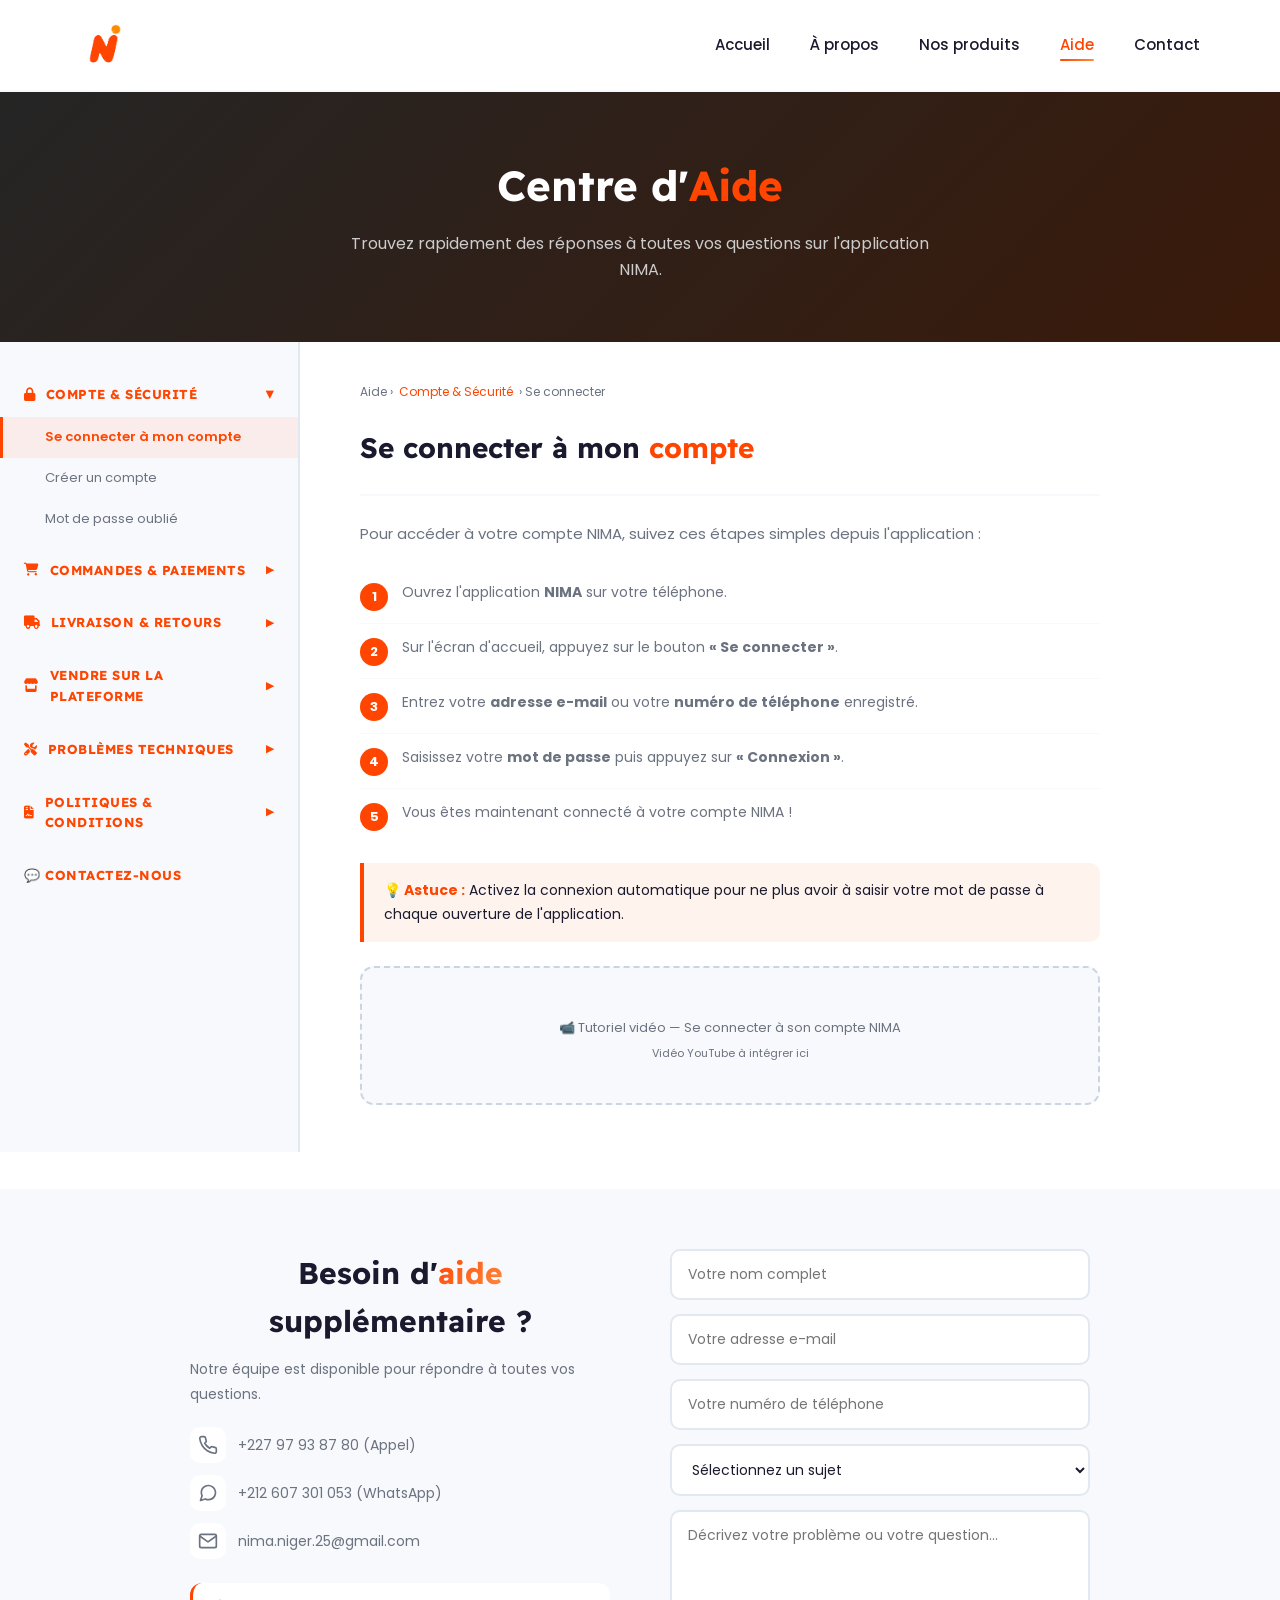
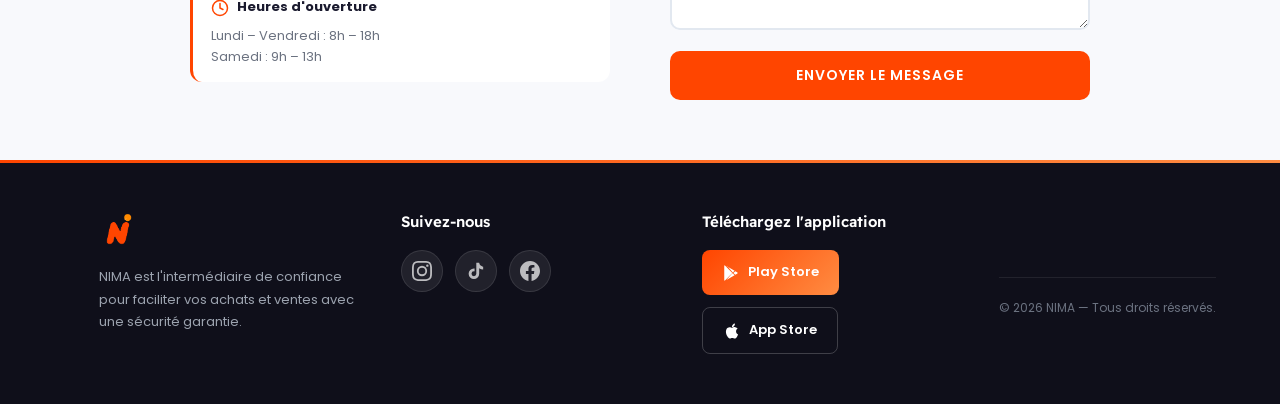
==== aide.html @ b0ebf0d9 "Mise à jour formulaire, icônes Font Awesome et corrections" ====
<!DOCTYPE html>
<html lang="fr">

<head>
    <meta charset="UTF-8">
    <meta name="viewport" content="width=device-width, initial-scale=1.0">
    <title>NIMA — Centre d'aide | Support & FAQ</title>
    <meta name="description"
        content="Trouvez rapidement des réponses à vos questions sur NIMA. Compte, commandes, paiements, livraison, retours et support technique.">
    <link rel="preconnect" href="https://fonts.googleapis.com">
    <link rel="preconnect" href="https://fonts.gstatic.com" crossorigin>
    <link
        href="https://fonts.googleapis.com/css2?family=Readex+Pro:wght@300;400;600;700&family=Poppins:wght@400;500;600;700&display=swap"
        rel="stylesheet">
    <link href="nima.css" rel="stylesheet">
    <link href="aide.css" rel="stylesheet">
    <link rel="icon" type="image/png" href="nima_logo_png_orange.png">
    <link rel="stylesheet" href="https://cdnjs.cloudflare.com/ajax/libs/font-awesome/6.5.0/css/all.min.css">
</head>

<body>

    <!-- OVERLAY MOBILE -->
    <div class="nav-overlay" id="navOverlay"></div>

    <!-- HEADER -->
    <header id="mainHeader">
        <a href="index.html" class="logo-link">
            <img class="logo" src="nima_logo_png_orange.png" alt="NIMA Logo">
        </a>
        <button class="hamburger" id="hamburger" aria-label="Menu">
            <span></span>
            <span></span>
            <span></span>
        </button>
        <nav id="mainNav">
            <ul>
                <li><a href="index.html">Accueil</a></li>
                <li><a href="apropos.html">À propos</a></li>
                <li><a href="produits.html">Nos produits</a></li>
                <li><a href="aide.html" class="active">Aide</a></li>
                <li><a href="#contact">Contact</a></li>
            </ul>
        </nav>
    </header>

    <!-- HERO -->
    <section class="aide-hero">
        <h1>Centre d'<span>Aide</span></h1>
        <p>Trouvez rapidement des réponses à toutes vos questions sur l'application NIMA.</p>
    </section>

    <!-- LAYOUT -->
    <div class="aide-layout">

        <!-- SIDEBAR -->
        <aside class="aide-sidebar">

           <div class="sidebar-section">
    <div class="sidebar-category open" onclick="toggleCategory(this)">
        <i class="fa-solid fa-lock"></i> Compte & Sécurité
        <span class="arrow">▶</span>
    </div>
    <div class="sidebar-items open">
        <a class="sidebar-item active" onclick="showSection('se-connecter', this)">Se connecter à mon compte</a>
        <a class="sidebar-item" onclick="showSection('creer-compte', this)">Créer un compte</a>
        <a class="sidebar-item" onclick="showSection('mot-de-passe', this)">Mot de passe oublié</a>
    </div>
</div>

<div class="sidebar-section">
    <div class="sidebar-category" onclick="toggleCategory(this)">
        <i class="fa-solid fa-cart-shopping"></i> Commandes & Paiements
        <span class="arrow">▶</span>
    </div>
    <div class="sidebar-items">
        <a class="sidebar-item" onclick="showSection('passer-commande', this)">Comment passer une commande ?</a>
        <a class="sidebar-item" onclick="showSection('annuler-commande', this)">Puis-je annuler une commande ?</a>
        <a class="sidebar-item" onclick="showSection('paiement-refuse', this)">Pourquoi mon paiement est refusé ?</a>
    </div>
</div>

<div class="sidebar-section">
    <div class="sidebar-category" onclick="toggleCategory(this)">
        <i class="fa-solid fa-truck"></i> Livraison & Retours
        <span class="arrow">▶</span>
    </div>
    <div class="sidebar-items">
        <a class="sidebar-item" onclick="showSection('delai-livraison', this)">Délai de livraison</a>
        <a class="sidebar-item" onclick="showSection('frais-livraison', this)">Frais de livraison</a>
        <a class="sidebar-item" onclick="showSection('retour-produit', this)">Échange ou retour de produit</a>
    </div>
</div>

<div class="sidebar-section">
    <div class="sidebar-category" onclick="toggleCategory(this)">
        <i class="fa-solid fa-store"></i> Vendre sur la Plateforme
        <span class="arrow">▶</span>
    </div>
    <div class="sidebar-items">
        <a class="sidebar-item" onclick="showSection('devenir-vendeur', this)">Devenir vendeur</a>
    </div>
</div>

<div class="sidebar-section">
    <div class="sidebar-category" onclick="toggleCategory(this)">
        <i class="fa-solid fa-screwdriver-wrench"></i> Problèmes Techniques
        <span class="arrow">▶</span>
    </div>
    <div class="sidebar-items">
        <a class="sidebar-item" onclick="showSection('app-bloque', this)">L'application se bloque</a>
    </div>
</div>

<div class="sidebar-section">
    <div class="sidebar-category" onclick="toggleCategory(this)">
        <i class="fa-solid fa-file-contract"></i> Politiques & Conditions
        <span class="arrow">▶</span>
    </div>
    <div class="sidebar-items">
        <a class="sidebar-item" onclick="showSection('confidentialite', this)">Politique de confidentialité</a>
        <a class="sidebar-item" onclick="showSection('politique-retour', this)">Politique de retour</a>
        <a class="sidebar-item" onclick="showSection('conditions', this)">Conditions d'utilisation</a>
    </div>
</div>

            <div class="sidebar-section">
                <div class="sidebar-category" style="color: var(--primary);" onclick="scrollToContact()">
                    💬 Contactez-nous
                </div>
            </div>

        </aside>

        <!-- CONTENU -->
        <main class="aide-content">

            <!-- SE CONNECTER -->
            <div id="se-connecter" class="content-section active">
                <p class="content-breadcrumb">Aide › <span>Compte & Sécurité</span> › Se connecter</p>
                <h2>Se connecter à mon <span>compte</span></h2>
                <div class="content-divider"></div>
                <p class="content-text">Pour accéder à votre compte NIMA, suivez ces étapes simples depuis l'application
                    :</p>
                <ul class="content-steps">
                    <li><span class="step-num">1</span><span>Ouvrez l'application <strong>NIMA</strong> sur votre
                            téléphone.</span></li>
                    <li><span class="step-num">2</span><span>Sur l'écran d'accueil, appuyez sur le bouton <strong>« Se
                                connecter »</strong>.</span></li>
                    <li><span class="step-num">3</span><span>Entrez votre <strong>adresse e-mail</strong> ou votre
                            <strong>numéro de téléphone</strong> enregistré.</span></li>
                    <li><span class="step-num">4</span><span>Saisissez votre <strong>mot de passe</strong> puis appuyez
                            sur <strong>« Connexion »</strong>.</span></li>
                    <li><span class="step-num">5</span><span>Vous êtes maintenant connecté à votre compte NIMA !</span>
                    </li>
                </ul>
                <div class="info-box">
                    <strong>💡 Astuce :</strong> Activez la connexion automatique pour ne plus avoir à saisir votre mot
                    de passe à chaque ouverture de l'application.
                </div>
                <div class="video-placeholder">
                    <p>📹 Tutoriel vidéo — Se connecter à son compte NIMA</p>
                    <p style="font-size:11px; margin-top:6px;">Vidéo YouTube à intégrer ici</p>
                </div>
            </div>

            <!-- CRÉER UN COMPTE -->
            <div id="creer-compte" class="content-section">
                <p class="content-breadcrumb">Aide › <span>Compte & Sécurité</span> › Créer un compte</p>
                <h2>Créer un <span>compte</span></h2>
                <div class="content-divider"></div>
                <p class="content-text">Rejoignez la communauté NIMA en quelques minutes. Voici comment créer votre
                    compte :</p>
                <ul class="content-steps">
                    <li><span class="step-num">1</span><span>Téléchargez l'application <strong>NIMA</strong> depuis
                            play store ou app store.</span></li>
                    <li><span class="step-num">2</span><span>Ouvrez l'application et appuyez sur <strong>« Créer un
                                compte »</strong>.</span></li>
                    <li><span class="step-num">3</span><span>Renseignez votre <strong>nom</strong>,
                            <strong>prénom</strong>, <strong>adresse e-mail</strong> et <strong>numéro de
                                téléphone</strong>.</span></li>
                    <li><span class="step-num">4</span><span>Choisissez un <strong>mot de passe sécurisé</strong>
                            (minimum 8 caractères).</span></li>
                    <li><span class="step-num">5</span><span>Acceptez les <strong>conditions d'utilisation</strong> et
                            appuyez sur <strong>« S'inscrire »</strong>.</span></li>
                    <li><span class="step-num">6</span><span>Un <strong>code de vérification</strong> vous sera envoyé
                            par SMS ou e-mail. Saisissez-le pour valider votre compte.</span></li>
                </ul>
                <div class="video-placeholder">
                    <p>📹 Tutoriel vidéo — Créer son compte NIMA</p>
                    <p style="font-size:11px; margin-top:6px;">Vidéo YouTube à intégrer ici</p>
                </div>
            </div>

            <!-- MOT DE PASSE OUBLIÉ -->
            <div id="mot-de-passe" class="content-section">
                <p class="content-breadcrumb">Aide › <span>Compte & Sécurité</span> › Mot de passe oublié</p>
                <h2>Mot de passe <span>oublié</span></h2>
                <div class="content-divider"></div>
                <p class="content-text">Pas de panique ! Réinitialisez votre mot de passe en quelques étapes :</p>
                <ul class="content-steps">
                    <li><span class="step-num">1</span><span>Sur l'écran de connexion, appuyez sur <strong>« Mot de
                                passe oublié ? »</strong>.</span></li>
                    <li><span class="step-num">2</span><span>Entrez l'<strong>adresse e-mail</strong> ou le
                            <strong>numéro de téléphone</strong> lié à votre compte.</span></li>
                    <li><span class="step-num">3</span><span>Vous recevrez un <strong>code de réinitialisation</strong>
                            par SMS ou e-mail.</span></li>
                    <li><span class="step-num">4</span><span>Saisissez le code reçu dans l'application.</span></li>
                    <li><span class="step-num">5</span><span>Créez un <strong>nouveau mot de passe</strong> sécurisé et
                            confirmez-le.</span></li>
                </ul>
                <div class="warning-box">⚠️ Si vous ne recevez pas le code, vérifiez vos spams ou attendez quelques
                    minutes avant de réessayer.</div>
                <div class="video-placeholder">
                    <p>📹 Tutoriel vidéo — Réinitialiser son mot de passe</p>
                    <p style="font-size:11px; margin-top:6px;">Vidéo YouTube à intégrer ici</p>
                </div>
            </div>

            <!-- PASSER UNE COMMANDE -->
            <div id="passer-commande" class="content-section">
                <p class="content-breadcrumb">Aide › <span>Commandes & Paiements</span> › Passer une commande</p>
                <h2>Comment passer une <span>commande</span> ?</h2>
                <div class="content-divider"></div>
                <p class="content-text">Commander sur NIMA est simple et rapide. Suivez ces étapes :</p>
                <ul class="content-steps">
                    <li><span class="step-num">1</span><span>Parcourez les produits disponibles et appuyez sur le
                            produit qui vous intéresse.</span></li>
                    <li><span class="step-num">2</span><span>Choisissez la quantité souhaitée, puis appuyez sur
                            <strong>« Ajouter au panier »</strong>.</span></li>
                    <li><span class="step-num">3</span><span>Une fois vos achats terminés, allez dans votre
                            <strong>Panier</strong> et vérifiez votre sélection.</span></li>
                    <li><span class="step-num">4</span><span>Appuyez sur <strong>« Commander »</strong> et choisissez ou
                            confirmez votre <strong>adresse de livraison</strong>.</span></li>
                    <li><span class="step-num">5</span><span>Sélectionnez votre <strong>mode de paiement</strong>
                            (Mobile Money, Carte, etc.).</span></li>
                    <li><span class="step-num">6</span><span>Vérifiez le récapitulatif et appuyez sur <strong>«
                                Confirmer la commande »</strong>.</span></li>
                    <li><span class="step-num">7</span><span>Vous recevrez un <strong>e-mail de confirmation</strong>.
                            Suivez l'évolution depuis <strong>Profil → Mes Commandes</strong>.</span></li>
                </ul>
                <div class="info-box">
                    <strong>📦 Réception :</strong> Lorsque le livreur arrive, présentez-lui le <strong>code QR</strong>
                    accessible depuis :<br><br>
                    <strong>Profil → Mes Commandes → La commande → Code QR</strong>
                </div>
                <div class="video-placeholder">
                    <p>📹 Tutoriel vidéo — Passer une commande sur NIMA</p>
                    <p style="font-size:11px; margin-top:6px;">Vidéo YouTube à intégrer ici</p>
                </div>
            </div>

            <!-- ANNULER UNE COMMANDE -->
            <div id="annuler-commande" class="content-section">
                <p class="content-breadcrumb">Aide › <span>Commandes & Paiements</span> › Annuler une commande</p>
                <h2>Annuler une <span>commande</span></h2>
                <div class="content-divider"></div>
                <p class="content-text">Vous pouvez annuler une commande dans les <strong>24 heures</strong> suivant sa
                    confirmation :</p>
                <ul class="content-steps">
                    <li><span class="step-num">1</span><span>Ouvrez l'application NIMA et allez dans
                            <strong>Profil</strong>.</span></li>
                    <li><span class="step-num">2</span><span>Appuyez sur <strong>« Mes Commandes »</strong>.</span></li>
                    <li><span class="step-num">3</span><span>Sélectionnez la commande que vous souhaitez annuler.</span>
                    </li>
                    <li><span class="step-num">4</span><span>Appuyez sur les <strong>trois points (⋮)</strong> en haut à
                            droite de la commande.</span></li>
                    <li><span class="step-num">5</span><span>Choisissez <strong>« Annuler la commande »</strong> et
                            confirmez.</span></li>
                </ul>
                <div class="warning-box">⚠️ <strong>Passé le délai de 24h</strong>, contactez notre service client
                    directement.</div>
                <div class="video-placeholder">
                    <p>📹 Tutoriel vidéo — Annuler une commande sur NIMA</p>
                    <p style="font-size:11px; margin-top:6px;">Vidéo YouTube à intégrer ici</p>
                </div>
            </div>

            <!-- PAIEMENT REFUSÉ -->
            <div id="paiement-refuse" class="content-section">
                <p class="content-breadcrumb">Aide › <span>Commandes & Paiements</span> › Paiement refusé</p>
                <h2>Pourquoi mon paiement est <span>refusé</span> ?</h2>
                <div class="content-divider"></div>
                <p class="content-text">Plusieurs raisons peuvent expliquer un paiement refusé :</p>
                <ul class="content-steps">
                    <li><span class="step-num">!</span><span><strong>Solde insuffisant</strong> — Vérifiez que votre
                            compte Mobile Money ou votre carte dispose de fonds suffisants.</span></li>
                    <li><span class="step-num">!</span><span><strong>Numéro de téléphone incorrect</strong> — Pour
                            Mobile Money, assurez-vous que le numéro correspond exactement à votre compte.</span></li>
                    <li><span class="step-num">!</span><span><strong>Connexion internet instable</strong> — Passez en
                            Wi-Fi ou déplacez-vous dans une zone avec meilleur réseau.</span></li>
                </ul>
                <div class="info-box">
                    <strong>💡 Si le problème persiste</strong>, contactez notre service client. Nous vous aiderons
                    rapidement.
                </div>
            </div>

            <!-- DÉLAI LIVRAISON -->
            <div id="delai-livraison" class="content-section">
                <p class="content-breadcrumb">Aide › <span>Livraison & Retours</span> › Délai de livraison</p>
                <h2>Délai de <span>livraison</span></h2>
                <div class="content-divider"></div>
                <p class="content-text">Les délais varient selon le vendeur et votre distance par rapport à lui.</p>
                <div class="info-box">
                    <strong>⏱ Délai standard :</strong> Généralement <strong>1 à 2 jours ouvrables</strong> après
                    confirmation de la commande.
                </div>
                <p class="content-text">Suivez votre livraison en temps réel depuis :</p>
                <div class="path-box">📍 Profil → Mes Commandes → La commande → Suivi</div>
            </div>

            <!-- FRAIS LIVRAISON -->
            <div id="frais-livraison" class="content-section">
                <p class="content-breadcrumb">Aide › <span>Livraison & Retours</span> › Frais de livraison</p>
                <h2>Frais de <span>livraison</span></h2>
                <div class="content-divider"></div>
                <p class="content-text">Les frais sont calculés automatiquement selon votre adresse et le vendeur.</p>
                <div class="info-box">
                    <strong>💰 Où voir les frais ?</strong> Ils sont affichés dans le <strong>récapitulatif de
                        commande</strong>, avant confirmation. Aucune surprise !
                </div>
                <div class="warning-box">⚠️ Les frais de livraison ne sont <strong>pas remboursables</strong> en cas de
                    retour, sauf produit défectueux.</div>
            </div>

            <!-- RETOUR PRODUIT -->
            <div id="retour-produit" class="content-section">
                <p class="content-breadcrumb">Aide › <span>Livraison & Retours</span> › Retour de produit</p>
                <h2>Échange ou retour de <span>produit</span></h2>
                <div class="content-divider"></div>
                <p class="content-text">Vous disposez de <strong>48 heures</strong> après réception pour demander un
                    retour :</p>
                <ul class="content-steps">
                    <li><span class="step-num">1</span><span>Prenez des <strong>photos et vidéos</strong> claires du
                            produit concerné.</span></li>
                    <li><span class="step-num">2</span><span>Dans l'application : <strong>Mes Commandes → Signaler un
                                problème</strong> sous les 24h.</span></li>
                    <li><span class="step-num">3</span><span>Envoyez un message WhatsApp avec le modèle
                            ci-dessous.</span></li>
                </ul>
                <div class="message-template">
                    <button class="copy-btn" onclick="copyTemplate()">Copier</button>
                    <strong>Objet : Demande de retour produit - Nima</strong><br><br>
                    <strong>INFORMATIONS DE CONTACT</strong><br>
                    Nom : [Votre Nom]<br>
                    Prénom : [Votre Prénom]<br>
                    Email : [Votre Email]<br>
                    N° de téléphone : [Votre Numéro]<br><br>
                    <strong>DÉTAILS DE LA COMMANDE</strong><br>
                    ID Commande : # [Numéro de commande]<br><br>
                    <strong>PIÈCES JOINTES REQUISES</strong><br>
                    📸 Captures d'écran du produit<br>
                    🎥 Vidéo du produit<br><br>
                    <strong>MESSAGE DE LA DEMANDE</strong><br>
                    [Expliquez ici la raison de votre retour]<br><br>
                    <em>J'accepte et confirme avoir lu la politique de retour de Nima.</em>
                </div>
                <div class="warning-box">⚠️ Le message doit être complet avec toutes les photos, vidéos et informations
                    pour éviter le rejet.</div>
                <div class="video-placeholder">
                    <p>📹 Tutoriel vidéo — Faire une demande de retour</p>
                    <p style="font-size:11px; margin-top:6px;">Vidéo YouTube à intégrer ici</p>
                </div>
            </div>

            <!-- DEVENIR VENDEUR -->
            <div id="devenir-vendeur" class="content-section">
                <p class="content-breadcrumb">Aide › <span>Vendre sur la Plateforme</span> › Devenir vendeur</p>
                <h2>Devenir <span>vendeur</span></h2>
                <div class="content-divider"></div>
                <p class="content-text">NIMA offre aux vendeurs une solution complète pour gérer et vendre leurs
                    produits en ligne.</p>
                <div class="info-box">
                    <strong>🚀 Nima Business Suite</strong> — Plateforme web dédiée aux vendeurs :<br><br>
                    • Créer votre compte vendeur<br>
                    • Mettre vos produits en ligne<br>
                    • Suivre vos statistiques de ventes<br>
                    • Gérer votre stock
                </div>
                <p class="content-text">Préparez votre stock et contactez-nous pour en savoir plus sur les conditions
                    pour devenir vendeur NIMA.</p>
            </div>

            <!-- APP BLOQUÉE -->
            <div id="app-bloque" class="content-section">
                <p class="content-breadcrumb">Aide › <span>Problèmes Techniques</span> › App bloquée</p>
                <h2>L'application se <span>bloque</span></h2>
                <div class="content-divider"></div>
                <p class="content-text">Essayez ces solutions dans l'ordre :</p>
                <ul class="content-steps">
                    <li><span class="step-num">1</span><span><strong>Fermez et rouvrez l'application</strong> — Faites
                            glisser l'app hors de l'écran multitâche puis relancez-la.</span></li>
                    <li><span class="step-num">2</span><span><strong>Redémarrez votre téléphone</strong> — Un
                            redémarrage simple résout souvent les problèmes temporaires.</span></li>
                    <li><span class="step-num">3</span><span><strong>Vérifiez les mises à jour</strong> — Installez la
                            dernière version de NIMA depuis l'App Store ou Google Play.</span></li>
                    <li><span class="step-num">4</span><span><strong>Désinstallez et réinstallez</strong> — Vos données
                            sont sauvegardées et ne seront pas perdues.</span></li>
                </ul>
                <div class="info-box"><strong>💡 Si le problème persiste</strong>, contactez notre support en décrivant
                    le problème rencontré.</div>
            </div>

            <!-- CONFIDENTIALITÉ -->
            <div id="confidentialite" class="content-section">
                <p class="content-breadcrumb">Aide › <span>Politiques & Conditions</span> › Confidentialité</p>
                <h2>Politique de <span>confidentialité</span></h2>
                <div class="content-divider"></div>
                <p class="content-text"><strong>Informations collectées :</strong> Nom, adresse e-mail, numéro de
                    téléphone, adresse de livraison.</p>
                <p class="content-text"><strong>Utilisation :</strong> Traitement des commandes, gestion des paiements,
                    amélioration du service et communication avec vous.</p>
                <p class="content-text"><strong>Protection :</strong> Mesures de sécurité appropriées mises en œuvre
                    pour protéger vos données.</p>
                <p class="content-text"><strong>Partage :</strong> Aucune vente ni transfert de vos données sans
                    consentement, sauf pour les partenaires de livraison ou obligations légales.</p>
                <div class="info-box"><strong>Vos droits :</strong> Accès, correction ou suppression de vos informations
                    à tout moment.</div>
            </div>

            <!-- POLITIQUE RETOUR -->
            <div id="politique-retour" class="content-section">
                <p class="content-breadcrumb">Aide › <span>Politiques & Conditions</span> › Politique de retour</p>
                <h2>Politique de <span>retour</span></h2>
                <div class="content-divider"></div>
                <div class="info-box"><strong>⏱ Délai :</strong> 48 heures calendaires après réception du produit.</div>
                <p class="content-text"><strong>Produits éligibles :</strong></p>
                <ul class="content-steps">
                    <li><span class="step-num">✓</span><span>Produit défectueux ou endommagé</span></li>
                    <li><span class="step-num">✓</span><span>Produit non utilisé, dans son état d'origine avec
                            emballage</span></li>
                </ul>
                <p class="content-text"><strong>Non éligibles :</strong> Produits personnalisés, périssables, d'hygiène
                    déjà ouverts.</p>
                <div class="warning-box">⚠️ Frais de retour à la charge du client, sauf produit défectueux ou erroné.
                </div>
            </div>

            <!-- CONDITIONS D'UTILISATION -->
            <div id="conditions" class="content-section">
                <p class="content-breadcrumb">Aide › <span>Politiques & Conditions</span> › Conditions d'utilisation</p>
                <h2>Conditions d'<span>utilisation</span></h2>
                <div class="content-divider"></div>
                <p class="content-text"><strong>Inscription :</strong> Créez un compte avec des informations exactes et
                    complètes.</p>
                <p class="content-text"><strong>Comportement :</strong> Utilisation conforme à la loi, sans interférer
                    avec le fonctionnement de l'application.</p>
                <p class="content-text"><strong>Propriété intellectuelle :</strong> Tous les contenus et marques sont la
                    propriété de NIMA. Reproduction interdite sans autorisation.</p>
                <p class="content-text"><strong>Limitation de responsabilité :</strong> NIMA ne pourra être tenu
                    responsable des dommages résultant de l'utilisation de l'application.</p>
            </div>

        </main>
    </div>

    <!-- SECTION CONTACT -->
    <section class="contact-aide" id="contact">
        <div class="contact-aide-inner">
            <div class="contact-aide-text">
                <h2>Besoin d'<span>aide</span> supplémentaire ?</h2>
                <p>Notre équipe est disponible pour répondre à toutes vos questions.</p>
                <div class="contact-infos">
                    <div class="contact-info-item">
                        <div class="icon">
                            <svg width="20" height="20" viewBox="0 0 24 24" fill="none" stroke="currentColor"
                                stroke-width="2" stroke-linecap="round" stroke-linejoin="round">
                                <path
                                    d="M22 16.92v3a2 2 0 0 1-2.18 2 19.79 19.79 0 0 1-8.63-3.07 19.5 19.5 0 0 1-6-6 19.79 19.79 0 0 1-3.07-8.67A2 2 0 0 1 4.11 2h3a2 2 0 0 1 2 1.72 12.84 12.84 0 0 0 .7 2.81 2 2 0 0 1-.45 2.11L8.09 9.91a16 16 0 0 0 6 6l1.27-1.27a2 2 0 0 1 2.11-.45 12.84 12.84 0 0 0 2.81.7A2 2 0 0 1 22 16.92z">
                                </path>
                            </svg>
                        </div>
                        <span>+227 97 93 87 80 (Appel)</span>
                    </div>
                    <div class="contact-info-item">
                        <div class="icon">
                            <svg width="20" height="20" viewBox="0 0 24 24" fill="none" stroke="currentColor"
                                stroke-width="2" stroke-linecap="round" stroke-linejoin="round">
                                <path
                                    d="M21 11.5a8.38 8.38 0 0 1-.9 3.8 8.5 8.5 0 0 1-7.6 4.7 8.38 8.38 0 0 1-3.8-.9L3 21l1.9-5.7a8.38 8.38 0 0 1-.9-3.8 8.5 8.5 0 0 1 4.7-7.6 8.38 8.38 0 0 1 3.8-.9h.5a8.48 8.48 0 0 1 8 8v.5z">
                                </path>
                            </svg>
                        </div>
                        <span>+212 607 301 053 (WhatsApp)</span>
                    </div>
                    <div class="contact-info-item">
                        <div class="icon">
                            <svg width="20" height="20" viewBox="0 0 24 24" fill="none" stroke="currentColor"
                                stroke-width="2" stroke-linecap="round" stroke-linejoin="round">
                                <path d="M4 4h16c1.1 0 2 .9 2 2v12c0 1.1-.9 2-2 2H4c-1.1 0-2-.9-2-2V6c0-1.1.9-2 2-2z">
                                </path>
                                <polyline points="22,6 12,13 2,6"></polyline>
                            </svg>
                        </div>
                        <span>nima.niger.25@gmail.com</span>
                    </div>
                </div>
                <div class="horaires" style="margin-top: 24px;">
                    <strong
                        style="display: flex; align-items: center; gap: 8px; margin-bottom: 8px; color: var(--text-primary);">
                        <svg width="18" height="18" viewBox="0 0 24 24" fill="none" stroke="var(--primary)"
                            stroke-width="2" stroke-linecap="round" stroke-linejoin="round">
                            <circle cx="12" cy="12" r="10"></circle>
                            <polyline points="12 6 12 12 16 14"></polyline>
                        </svg> Heures d'ouverture
                    </strong>
                    Lundi – Vendredi : 8h – 18h<br>
                    Samedi : 9h – 13h
                </div>
            </div>
            <form class="contact-aide-form" action="https://formspree.io/f/xnjgnvly" method="POST">
    <input type="text" name="nom" placeholder="Votre nom complet" id="contact-name">
    <input type="email" name="email" placeholder="Votre adresse e-mail" id="contact-email">
    <input type="tel" name="telephone" placeholder="Votre numéro de téléphone" id="contact-phone">
    <select name="sujet" id="contact-subject">
        <option value="">Sélectionnez un sujet</option>
        <option>Compte & Sécurité</option>
        <option>Commandes & Paiements</option>
        <option>Livraison & Retours</option>
        <option>Problèmes Techniques</option>
        <option>Vendre sur la Plateforme</option>
        <option>Autre</option>
    </select>
    <textarea name="message" placeholder="Décrivez votre problème ou votre question..." id="contact-message"></textarea>
    <button type="submit" id="contact-submit">Envoyer le message</button>
</form>
        </div>
    </section>

    <!-- FOOTER -->
    <footer class="footer-pro">
        <div class="footer-content">
            <div class="footer-sec brandinfo">
                <img class="logo" src="nima_logo_png_orange.png" alt="NIMA Logo">
                <p>NIMA est l'intermédiaire de confiance pour faciliter vos achats et ventes avec une sécurité garantie.
                </p>
            </div>
            <div class="footer-sec socials">
                <h3>Suivez-nous</h3>
                <div class="social-icons">
                    <a href="https://www.instagram.com/nima_niger?igsh=OHUzamtlNzE2ZnRz&utm_source=qr" target="_blank"
                        title="Instagram NIMA" aria-label="Instagram">
                        <svg viewBox="0 0 24 24" xmlns="http://www.w3.org/2000/svg">
                            <path
                                d="M12 2.163c3.204 0 3.584.012 4.85.07 3.252.148 4.771 1.691 4.919 4.919.058 1.265.069 1.645.069 4.849 0 3.205-.012 3.584-.069 4.849-.149 3.225-1.664 4.771-4.919 4.919-1.266.058-1.644.07-4.85.07-3.204 0-3.584-.012-4.849-.07-3.26-.149-4.771-1.699-4.919-4.92-.058-1.265-.07-1.644-.07-4.849 0-3.204.013-3.583.07-4.849.149-3.227 1.664-4.771 4.919-4.919 1.266-.057 1.645-.069 4.849-.069zM12 0C8.741 0 8.333.014 7.053.072 2.695.272.273 2.69.073 7.052.014 8.333 0 8.741 0 12c0 3.259.014 3.668.072 4.948.2 4.358 2.618 6.78 6.98 6.98C8.333 23.986 8.741 24 12 24c3.259 0 3.668-.014 4.948-.072 4.354-.2 6.782-2.618 6.979-6.98.059-1.28.073-1.689.073-4.948 0-3.259-.014-3.667-.072-4.947-.196-4.354-2.617-6.78-6.979-6.98C15.668.014 15.259 0 12 0zm0 5.838a6.162 6.162 0 100 12.324 6.162 6.162 0 000-12.324zM12 16a4 4 0 110-8 4 4 0 010 8zm6.406-11.845a1.44 1.44 0 100 2.881 1.44 1.44 0 000-2.881z" />
                        </svg>
                    </a>
                    <a href="https://www.tiktok.com/@nima8325?_r=1&_t=ZM-92QzlF3MJWW" target="_blank"
                        title="TikTok NIMA" aria-label="TikTok">
                        <svg viewBox="0 0 24 24" xmlns="http://www.w3.org/2000/svg">
                            <path
                                d="M19.59 6.69a4.83 4.83 0 01-3.77-4.25V2h-3.45v13.67a2.89 2.89 0 01-2.88 2.5 2.89 2.89 0 01-2.89-2.89 2.89 2.89 0 012.89-2.89c.28 0 .54.04.79.1V9.01a6.27 6.27 0 00-.79-.05 6.34 6.34 0 00-6.34 6.34 6.34 6.34 0 006.34 6.34 6.34 6.34 0 006.33-6.34V8.75a8.18 8.18 0 004.77 1.52V6.84a4.85 4.85 0 01-1-.15z" />
                        </svg>
                    </a>
                    <a href="https://www.facebook.com/share/1DTiAnZHnp/?mibextid=wwXIfr" target="_blank"
                        title="Facebook NIMA" aria-label="Facebook">
                        <svg viewBox="0 0 24 24" xmlns="http://www.w3.org/2000/svg">
                            <path
                                d="M24 12.073c0-6.627-5.373-12-12-12s-12 5.373-12 12c0 5.99 4.388 10.954 10.125 11.854v-8.385H7.078v-3.47h3.047V9.43c0-3.007 1.792-4.669 4.533-4.669 1.312 0 2.686.235 2.686.235v2.953H15.83c-1.491 0-1.956.925-1.956 1.874v2.25h3.328l-.532 3.47h-2.796v8.385C19.612 23.027 24 18.062 24 12.073z" />
                        </svg>
                    </a>
                </div>
            </div>
            <div class="footer-sec apps" id="store-links">
                <h3>Téléchargez l'application</h3>
                <div class="store-buttons">
                    <a href="https://play.google.com/store/apps/details?id=com.mycompany.nimaclient" target="_blank"
                        class="store-btn-google"><svg viewBox="0 0 24 24" xmlns="http://www.w3.org/2000/svg">
                            <path
                                d="M3.609 1.814L13.792 12 3.61 22.186a.996.996 0 01-.61-.92V2.734a1 1 0 01.609-.92zm10.89 10.893l2.302 2.302-10.937 6.333L13.5 12.707zM5.864 2.658L16.8 8.99l-2.302 2.302L6.864 2.658zM20.16 10.95c.549.394.84.91.84 1.05 0 .14-.291.656-.84 1.05l-2.43 1.41-2.534-2.46 2.534-2.46 2.43 1.41z" />
                        </svg> Play Store</a>
                    <a href="https://apps.apple.com/us/app/nima-achat-en-ligne-au-niger/id6759831417" target="_blank"
                        class="store-btn-apple"><svg viewBox="0 0 24 24" xmlns="http://www.w3.org/2000/svg">
                            <path
                                d="M18.71 19.5c-.83 1.24-1.71 2.45-3.05 2.47-1.34.03-1.77-.79-3.29-.79-1.53 0-2 .77-3.27.82-1.31.05-2.3-1.32-3.14-2.53C4.25 17 2.94 12.45 4.7 9.39c.87-1.52 2.43-2.48 4.12-2.51 1.28-.02 2.5.87 3.29.87.78 0 2.26-1.07 3.8-.91.65.03 2.47.26 3.64 1.98-.09.06-2.17 1.28-2.15 3.81.03 3.02 2.65 4.03 2.68 4.04-.03.07-.42 1.44-1.38 2.83M13 3.5c.73-.83 1.94-1.46 2.94-1.5.13 1.17-.34 2.35-1.04 3.19-.69.85-1.83 1.51-2.95 1.42-.15-1.15.41-2.35 1.05-3.11z" />
                        </svg> App Store</a>
                </div>
            </div>
        </div>
        <div class="footer-bottom">
            <p>© 2026 NIMA — Tous droits réservés.</p>
        </div>
    </footer>

    <!-- JAVASCRIPT -->
    <script>
        // === Hamburger Menu ===
        const hamburger = document.getElementById('hamburger');
        const mainNav = document.getElementById('mainNav');
        const overlay = document.getElementById('navOverlay');

        hamburger.addEventListener('click', () => {
            hamburger.classList.toggle('active');
            mainNav.classList.toggle('open');
            overlay.classList.toggle('active');
            document.body.style.overflow = mainNav.classList.contains('open') ? 'hidden' : '';
        });

        overlay.addEventListener('click', () => {
            hamburger.classList.remove('active');
            mainNav.classList.remove('open');
            overlay.classList.remove('active');
            document.body.style.overflow = '';
        });

        document.querySelectorAll('nav a').forEach(link => {
            link.addEventListener('click', () => {
                hamburger.classList.remove('active');
                mainNav.classList.remove('open');
                overlay.classList.remove('active');
                document.body.style.overflow = '';
            });
        });

        // === Header scroll ===
        window.addEventListener('scroll', () => {
            document.getElementById('mainHeader').classList.toggle('scrolled', window.scrollY > 50);
        });

        // === Section toggle ===
        function showSection(id, el) {
            document.querySelectorAll('.content-section').forEach(s => s.classList.remove('active'));
            document.querySelectorAll('.sidebar-item').forEach(s => s.classList.remove('active'));
            document.getElementById(id).classList.add('active');
            el.classList.add('active');
            if (window.innerWidth <= 1024) {
                document.querySelector('.aide-content').scrollIntoView({ behavior: 'smooth' });
            }
        }

        function toggleCategory(el) {
            el.classList.toggle('open');
            el.nextElementSibling.classList.toggle('open');
        }

        function scrollToContact() {
            document.getElementById('contact-aide').scrollIntoView({ behavior: 'smooth' });
        }

        function copyTemplate() {
            const text = `Objet : Demande de retour produit - Nima\n\nINFORMATIONS DE CONTACT\nNom : [Votre Nom]\nPrénom : [Votre Prénom]\nEmail : [Votre Email]\nN° de téléphone : [Votre Numéro]\n\nDÉTAILS DE LA COMMANDE\nID Commande : # [Numéro de commande]\n\nPIÈCES JOINTES REQUISES\n📸 Captures d'écran du produit\n🎥 Vidéo du produit\n\nMESSAGE DE LA DEMANDE\n[Expliquez ici la raison de votre retour]`;
            navigator.clipboard.writeText(text).then(() => {
                const btn = document.querySelector('.copy-btn');
                btn.textContent = 'Copié !';
                setTimeout(() => btn.textContent = 'Copier', 2000);
            });
        }
    </script>

</body>

</html>
---- nima.css ----
/* =============================================
   NIMA — Design System v2
   ============================================= */


:root {
    /* — Colors — */
    --primary: #FF4500;
    --primary-light: #ff6a33;
    --primary-dark: #cc3700;
    --secondary: #a02d02;
    --tertiary: #fd9b76;
    --accent: #FF8C42;
    --text-primary: #1a1a2e;
    --text-secondary: #6b7280;
    --text-muted: #9ca3af;
    --bg-primary: #f8f9fc;
    --bg-secondary: #ffffff;
    --bg-dark: #0f0f1a;
    --bg-card: #ffffff;
    --border-light: #e5e7eb;

    /* — Gradients — */
    --gradient-primary: linear-gradient(135deg, #FF4500 0%, #FF8C42 100%);
    --gradient-hero: linear-gradient(135deg, #0f0f1a 0%, #1a1a2e 50%, #2d1b4e 100%);
    --gradient-cta: linear-gradient(135deg, #FF4500 0%, #cc3700 100%);
    --gradient-card: linear-gradient(145deg, rgba(255, 255, 255, 0.9), rgba(255, 255, 255, 0.6));
    --gradient-glass: linear-gradient(135deg, rgba(255, 255, 255, 0.1), rgba(255, 255, 255, 0.05));

    /* — Shadows — */
    --shadow-sm: 0 2px 8px rgba(0, 0, 0, 0.06);
    --shadow-md: 0 4px 20px rgba(0, 0, 0, 0.08);
    --shadow-lg: 0 12px 40px rgba(0, 0, 0, 0.12);
    --shadow-xl: 0 20px 60px rgba(0, 0, 0, 0.15);
    --shadow-primary: 0 8px 30px rgba(255, 69, 0, 0.25);
    --shadow-glow: 0 0 40px rgba(255, 69, 0, 0.15);

    /* — Typography — */
    --font-heading: "Readex Pro", sans-serif;
    --font-body: "Poppins", sans-serif;
    --fs-hero: clamp(2.5rem, 5vw, 4rem);
    --fs-h1: clamp(2rem, 4vw, 3rem);
    --fs-h2: clamp(1.75rem, 3vw, 2.5rem);
    --fs-h3: clamp(1.1rem, 1.5vw, 1.35rem);
    --fs-body: clamp(0.9rem, 1vw, 1rem);
    --fs-small: clamp(0.8rem, 0.9vw, 0.875rem);

    /* — Spacing — */
    --section-padding: clamp(60px, 8vw, 100px) clamp(20px, 5vw, 80px);
    --container-max: 1200px;

    /* — Transitions — */
    --ease-smooth: cubic-bezier(0.4, 0, 0.2, 1);
    --ease-bounce: cubic-bezier(0.34, 1.56, 0.64, 1);

    /* — Radius — */
    --radius-sm: 8px;
    --radius-md: 12px;
    --radius-lg: 20px;
    --radius-xl: 28px;
    --radius-full: 50px;
}

/* ===== RESET & BASE ===== */
*,
*::before,
*::after {
    margin: 0;
    padding: 0;
    box-sizing: border-box;
}

html {
    scroll-behavior: smooth;
}

body {
    font-family: var(--font-body);
    color: var(--text-primary);
    background: var(--bg-secondary);
    line-height: 1.6;
    overflow-x: hidden;
    -webkit-font-smoothing: antialiased;
    -moz-osx-font-smoothing: grayscale;
}

img {
    max-width: 100%;
    height: auto;
    display: block;
}

a {
    text-decoration: none;
    color: inherit;
    transition: color 0.3s var(--ease-smooth);
}

/* ===== ANIMATIONS KEYFRAMES ===== */
@keyframes fadeInUp {
    from {
        opacity: 0;
        transform: translateY(40px);
    }

    to {
        opacity: 1;
        transform: translateY(0);
    }
}

@keyframes fadeInDown {
    from {
        opacity: 0;
        transform: translateY(-20px);
    }

    to {
        opacity: 1;
        transform: translateY(0);
    }
}

@keyframes fadeInLeft {
    from {
        opacity: 0;
        transform: translateX(-40px);
    }

    to {
        opacity: 1;
        transform: translateX(0);
    }
}

@keyframes fadeInRight {
    from {
        opacity: 0;
        transform: translateX(40px);
    }

    to {
        opacity: 1;
        transform: translateX(0);
    }
}

@keyframes float {

    0%,
    100% {
        transform: translateY(0px);
    }

    50% {
        transform: translateY(-12px);
    }
}

@keyframes pulse {

    0%,
    100% {
        transform: scale(1);
    }

    50% {
        transform: scale(1.05);
    }
}

@keyframes shimmer {
    0% {
        background-position: -200% 0;
    }

    100% {
        background-position: 200% 0;
    }
}

@keyframes rotateGlow {
    0% {
        transform: rotate(0deg);
    }

    100% {
        transform: rotate(360deg);
    }
}

@keyframes slideInScale {
    from {
        opacity: 0;
        transform: scale(0.9) translateY(20px);
    }

    to {
        opacity: 1;
        transform: scale(1) translateY(0);
    }
}

@keyframes gradientShift {
    0% {
        background-position: 0% 50%;
    }

    50% {
        background-position: 100% 50%;
    }

    100% {
        background-position: 0% 50%;
    }
}

/* ===== SCROLL REVEAL UTILITY ===== */
.reveal {
    opacity: 0;
    transform: translateY(40px);
    transition: opacity 0.8s var(--ease-smooth), transform 0.8s var(--ease-smooth);
}

.reveal.revealed {
    opacity: 1;
    transform: translateY(0);
}

.reveal-left {
    opacity: 0;
    transform: translateX(-40px);
    transition: opacity 0.8s var(--ease-smooth), transform 0.8s var(--ease-smooth);
}

.reveal-left.revealed {
    opacity: 1;
    transform: translateX(0);
}

.reveal-right {
    opacity: 0;
    transform: translateX(40px);
    transition: opacity 0.8s var(--ease-smooth), transform 0.8s var(--ease-smooth);
}

.reveal-right.revealed {
    opacity: 1;
    transform: translateX(0);
}

/* ===== HEADER / NAVBAR ===== */
header {
    display: flex;
    align-items: center;
    justify-content: space-between;
    padding: 12px clamp(20px, 5vw, 80px);
    background: rgba(255, 255, 255, 0.85);
    backdrop-filter: blur(20px);
    -webkit-backdrop-filter: blur(20px);
    border-bottom: 1px solid rgba(0, 0, 0, 0.06);
    position: sticky;
    top: 0;
    z-index: 1000;
    transition: all 0.3s var(--ease-smooth);
}

header.scrolled {
    padding: 8px clamp(20px, 5vw, 80px);
    box-shadow: var(--shadow-sm);
}

header img.logo {
    height: 48px;
    object-fit: contain;
    transition: transform 0.3s var(--ease-smooth);
}

header img.logo:hover {
    transform: scale(1.05);
}

nav ul {
    list-style: none;
    display: flex;
    gap: 36px;
    align-items: center;
}

nav ul a {
    text-decoration: none;
    color: var(--text-primary);
    font-weight: 500;
    font-size: 14px;
    position: relative;
    padding: 6px 0;
    transition: color 0.3s var(--ease-smooth);
}

nav ul a::after {
    content: '';
    position: absolute;
    bottom: 0;
    left: 0;
    width: 0;
    height: 2px;
    background: var(--gradient-primary);
    border-radius: 2px;
    transition: width 0.3s var(--ease-smooth);
}

nav ul a:hover::after,
nav ul a.active::after {
    width: 100%;
}

nav ul a:hover,
nav ul a.active {
    color: var(--primary);
}

/* Hamburger */
.hamburger {
    display: none;
    flex-direction: column;
    gap: 5px;
    cursor: pointer;
    padding: 5px;
    z-index: 1001;
    background: none;
    border: none;
}

.hamburger span {
    display: block;
    width: 26px;
    height: 2.5px;
    background: var(--text-primary);
    border-radius: 3px;
    transition: all 0.35s var(--ease-smooth);
    transform-origin: center;
}

.hamburger.active span:nth-child(1) {
    transform: rotate(45deg) translate(5px, 5px);
}

.hamburger.active span:nth-child(2) {
    opacity: 0;
    transform: scaleX(0);
}

.hamburger.active span:nth-child(3) {
    transform: rotate(-45deg) translate(5px, -5px);
}

/* ===== HERO ===== */
.hero {
    display: flex;
    align-items: center;
    justify-content: space-between;
    padding: clamp(60px, 8vw, 100px) clamp(20px, 5vw, 80px);
    background: var(--bg-secondary);
    gap: 60px;
    min-height: 85vh;
    position: relative;
    overflow: hidden;
}

.hero::before {
    content: '';
    position: absolute;
    top: -50%;
    right: -20%;
    width: 600px;
    height: 600px;
    background: radial-gradient(circle, rgba(255, 69, 0, 0.06) 0%, transparent 70%);
    border-radius: 50%;
    pointer-events: none;
}

.hero-text {
    flex: 1;
    max-width: 600px;
    animation: fadeInLeft 1s var(--ease-smooth);
}

.hero-badge {
    display: inline-flex;
    align-items: center;
    gap: 8px;
    background: linear-gradient(135deg, rgba(255, 69, 0, 0.1), rgba(255, 140, 66, 0.15));
    color: var(--primary);
    font-family: var(--font-heading);
    font-size: 16px;
    font-weight: 600;
    padding: 10px 24px;
    border-radius: var(--radius-full);
    margin-bottom: 24px;
    letter-spacing: 0.5px;
    border: 1px solid rgba(255, 69, 0, 0.2);
    box-shadow: 0 4px 15px rgba(255, 69, 0, 0.08);
}

.hero-badge::before,
.hero-badge::after {
    display: none;
}

.hero-badge em {
    font-style: normal;
    font-weight: 700;
}

.hero-text h1 {
    font-family: var(--font-heading);
    font-size: var(--fs-hero);
    font-weight: 700;
    line-height: 1.12;
    margin-bottom: 24px;
    color: var(--text-primary);
}

.hero-text h1 em {
    color: var(--primary);
    font-style: normal;
    background: var(--gradient-primary);
    -webkit-background-clip: text;
    -webkit-text-fill-color: transparent;
    background-clip: text;
}

.hero-subtitle {
    font-size: var(--fs-body);
    line-height: 1.8;
    color: var(--text-secondary);
    margin-bottom: 32px;
    max-width: 520px;
}

.hero-features {
    display: flex;
    flex-wrap: wrap;
    gap: 16px;
    margin-bottom: 40px;
}

.feature-item {
    font-size: 14px;
    color: var(--text-primary);
    display: flex;
    align-items: center;
    gap: 10px;
    font-weight: 500;
    padding: 8px 16px;
    background: var(--bg-primary);
    border-radius: var(--radius-full);
    transition: all 0.3s var(--ease-smooth);
}

.feature-item:hover {
    background: rgba(255, 69, 0, 0.08);
    transform: translateY(-2px);
}

.feature-item .check {
    display: flex;
    align-items: center;
    justify-content: center;
    background: var(--gradient-primary);
    color: white;
    width: 22px;
    height: 22px;
    border-radius: 50%;
    font-size: 11px;
    font-weight: bold;
}

.hero-image {
    flex: 1;
    display: flex;
    justify-content: center;
    align-items: center;
    animation: fadeInRight 1s var(--ease-smooth) 0.2s both;
}

.hero-image img {
    max-width: 480px;
    width: 100%;
    object-fit: cover;
    object-position: center top;
    border-radius: var(--radius-xl);
    box-shadow: var(--shadow-xl);
    transition: transform 0.5s var(--ease-smooth);
}

.hero-image img:hover {
    transform: scale(1.02);
}

/* ===== BUTTONS ===== */
.btn {
    display: inline-flex;
    align-items: center;
    justify-content: center;
    padding: 14px 32px;
    border-radius: var(--radius-md);
    text-decoration: none;
    font-weight: 600;
    font-size: 14px;
    letter-spacing: 0.5px;
    text-transform: uppercase;
    transition: all 0.3s var(--ease-smooth);
    border: 2px solid transparent;
    cursor: pointer;
    position: relative;
    overflow: hidden;
}

.btn::before {
    content: '';
    position: absolute;
    top: 50%;
    left: 50%;
    width: 0;
    height: 0;
    background: rgba(255, 255, 255, 0.2);
    border-radius: 50%;
    transform: translate(-50%, -50%);
    transition: width 0.6s var(--ease-smooth), height 0.6s var(--ease-smooth);
}

.btn:active::before {
    width: 300px;
    height: 300px;
}

.btn-primary {
    background: var(--gradient-primary);
    color: white;
    box-shadow: var(--shadow-primary);
}

.btn-primary:hover {
    transform: translateY(-3px);
    box-shadow: 0 12px 35px rgba(255, 69, 0, 0.35);
}

.btn-secondary {
    background: transparent;
    color: var(--text-primary);
    border-color: var(--border-light);
}

.btn-secondary:hover {
    background: var(--bg-primary);
    border-color: var(--text-primary);
    transform: translateY(-3px);
}

.hero-buttons {
    display: flex;
    gap: 16px;
    flex-wrap: wrap;
}

/* ===== SECTION COMMON ===== */
section h2 {
    font-family: var(--font-heading);
    font-size: var(--fs-h2);
    font-weight: 700;
    color: var(--text-primary);
    text-align: center;
    margin-bottom: 16px;
}

section h2 span {
    color: var(--primary);
    background: var(--gradient-primary);
    -webkit-background-clip: text;
    -webkit-text-fill-color: transparent;
    background-clip: text;
}

/* ===== COMMENT ÇA MARCHE ===== */
.comment {
    padding: var(--section-padding);
    background: var(--bg-secondary);
}

.comment h2 {
    margin-bottom: 60px;
}

.etapes {
    display: grid;
    grid-template-columns: repeat(4, 1fr);
    gap: 30px;
    max-width: var(--container-max);
    margin: 0 auto;
}

.etape {
    text-align: center;
    padding: 36px 24px;
    border-radius: var(--radius-lg);
    background: var(--bg-primary);
    transition: all 0.4s var(--ease-smooth);
    position: relative;
}

.etape:hover {
    transform: translateY(-8px);
    box-shadow: var(--shadow-lg);
    background: white;
}

.etape-number {
    width: 56px;
    height: 56px;
    border-radius: 50%;
    background: var(--gradient-primary);
    color: white;
    display: flex;
    align-items: center;
    justify-content: center;
    font-family: var(--font-heading);
    font-size: 22px;
    font-weight: 700;
    margin: 0 auto 20px;
    box-shadow: 0 4px 15px rgba(255, 69, 0, 0.3);
    transition: transform 0.3s var(--ease-bounce);
}

.etape:hover .etape-number {
    transform: scale(1.1);
}

.etape h3 {
    font-family: var(--font-heading);
    font-size: var(--fs-h3);
    font-weight: 600;
    margin-bottom: 12px;
    color: var(--text-primary);
}

.etape p {
    font-size: var(--fs-small);
    color: var(--text-secondary);
    line-height: 1.7;
}

/* ===== CATEGORIES ===== */
.categories {
    padding: var(--section-padding);
    background: var(--bg-primary);
}

.categories h2 {
    margin-bottom: 50px;
}

.categories-grid {
    display: grid;
    grid-template-columns: repeat(auto-fit, minmax(300px, 1fr));
    gap: 24px;
    max-width: var(--container-max);
    margin: 0 auto;
}

.categorie-card {
    background: var(--bg-card);
    border-radius: var(--radius-lg);
    padding: 36px 28px;
    text-align: center;
    box-shadow: var(--shadow-sm);
    transition: all 0.4s var(--ease-smooth);
    cursor: pointer;
    position: relative;
    overflow: hidden;
    border: 1px solid transparent;
}

.categorie-card::before {
    content: '';
    position: absolute;
    top: 0;
    left: 0;
    right: 0;
    height: 3px;
    background: var(--gradient-primary);
    transform: scaleX(0);
    transition: transform 0.4s var(--ease-smooth);
}

.categorie-card:hover::before {
    transform: scaleX(1);
}

.categorie-card:hover {
    transform: translateY(-8px);
    box-shadow: var(--shadow-lg);
    border-color: rgba(255, 69, 0, 0.1);
}

.categorie-icon {
    margin-bottom: 16px;
}

.categorie-card h3 {
    font-family: var(--font-heading);
    font-size: var(--fs-h3);
    font-weight: 600;
    margin-bottom: 10px;
    color: var(--text-primary);
}

.categorie-card p {
    font-size: var(--fs-small);
    color: var(--text-secondary);
    line-height: 1.7;
}

/* ===== DOWNLOAD / TELECHARGER ===== */
.produits-vedette {
    padding: var(--section-padding);
    background: var(--bg-secondary);
    text-align: center;
}

.produits-vedette h2 {
    margin-bottom: 16px;
}

/* ===== CTA SECTION ===== */
.cta-section {
    padding: clamp(50px, 6vw, 80px) clamp(20px, 5vw, 80px);
    background: var(--gradient-hero);
    text-align: center;
    position: relative;
    overflow: hidden;
}

.cta-section::before {
    content: '';
    position: absolute;
    top: -50%;
    left: -20%;
    width: 400px;
    height: 400px;
    background: radial-gradient(circle, rgba(255, 69, 0, 0.15) 0%, transparent 70%);
    border-radius: 50%;
    animation: float 6s ease-in-out infinite;
}

.cta-section::after {
    content: '';
    position: absolute;
    bottom: -30%;
    right: -10%;
    width: 300px;
    height: 300px;
    background: radial-gradient(circle, rgba(255, 140, 66, 0.1) 0%, transparent 70%);
    border-radius: 50%;
    animation: float 8s ease-in-out infinite reverse;
}

.cta-section h2 {
    color: #ffffff;
    font-size: var(--fs-h2);
    margin-bottom: 16px;
    position: relative;
    z-index: 1;
}

.cta-section h2 span {
    -webkit-text-fill-color: #ffffff;
}

.cta-section p {
    color: rgba(255, 255, 255, 0.75);
    font-size: var(--fs-body);
    margin-bottom: 32px;
    max-width: 500px;
    margin-left: auto;
    margin-right: auto;
    position: relative;
    z-index: 1;
}

.btn-white {
    display: inline-flex;
    align-items: center;
    justify-content: center;
    padding: 14px 36px;
    background: #ffffff;
    color: var(--primary);
    font-weight: 700;
    font-size: 14px;
    border-radius: var(--radius-full);
    text-transform: uppercase;
    letter-spacing: 0.5px;
    transition: all 0.3s var(--ease-smooth);
    position: relative;
    z-index: 1;
    box-shadow: 0 4px 20px rgba(255, 255, 255, 0.2);
}

.btn-white:hover {
    transform: translateY(-3px);
    box-shadow: 0 8px 30px rgba(255, 255, 255, 0.3);
    background: var(--bg-primary);
}

/* ===== GOOGLE PLAY / APP STORE BUTTONS ===== */
.btn-googleplay,
.btn-appstore {
    display: inline-flex;
    align-items: center;
    justify-content: center;
    padding: 14px 28px;
    border-radius: var(--radius-md);
    font-weight: 600;
    font-size: 14px;
    text-decoration: none;
    transition: all 0.3s var(--ease-smooth);
    gap: 10px;
}

.btn-googleplay {
    background: var(--gradient-primary);
    color: white;
    box-shadow: var(--shadow-primary);
}

.btn-googleplay:hover {
    transform: translateY(-3px);
    box-shadow: 0 12px 35px rgba(255, 69, 0, 0.35);
}

.btn-appstore {
    background: var(--text-primary);
    color: white;
}

.btn-appstore:hover {
    transform: translateY(-3px);
    box-shadow: 0 12px 35px rgba(0, 0, 0, 0.25);
}

/* ===== FOOTER ===== */
.footer-pro {
    background: var(--bg-dark);
    color: #ffffff;
    font-family: var(--font-body);
    padding: 50px clamp(20px, 5vw, 80px) 20px;
    position: relative;
}

.footer-pro::before {
    content: '';
    position: absolute;
    top: 0;
    left: 0;
    right: 0;
    height: 3px;
    background: var(--gradient-primary);
}

.footer-content {
    display: flex;
    justify-content: space-between;
    gap: 40px;
    margin-bottom: 30px;
    flex-wrap: wrap;
    max-width: var(--container-max);
    margin-left: auto;
    margin-right: auto;
    margin-bottom: 30px;
}

.footer-sec.brandinfo {
    flex: 1;
    min-width: 250px;
}

.footer-sec.brandinfo .logo {
    height: 40px;
    margin-bottom: 16px;
}

.footer-sec.brandinfo p {
    color: #9ca3af;
    font-size: 13px;
    line-height: 1.7;
    max-width: 300px;
}

.footer-sec h3 {
    font-family: var(--font-heading);
    font-size: 15px;
    font-weight: 600;
    margin-bottom: 16px;
    color: #ffffff;
    position: relative;
}

.footer-sec.contact-info {
    flex: 1;
    min-width: 200px;
}

.contact-list {
    list-style: none;
    padding: 0;
    margin: 0;
    display: flex;
    flex-direction: column;
    gap: 12px;
}

.contact-list li {
    display: flex;
    align-items: flex-start;
    gap: 10px;
    color: #9ca3af;
    font-size: 14px;
    line-height: 1.5;
}

.contact-list li svg {
    width: 18px;
    height: 18px;
    fill: var(--primary);
    flex-shrink: 0;
    margin-top: 2px;
}

.footer-sec.socials {
    flex: 1;
    min-width: 200px;
}

.social-icons {
    display: flex;
    gap: 12px;
}

.social-icons a {
    width: 42px;
    height: 42px;
    background: rgba(255, 255, 255, 0.08);
    border: 1px solid rgba(255, 255, 255, 0.1);
    border-radius: 50%;
    display: flex;
    align-items: center;
    justify-content: center;
    transition: all 0.3s var(--ease-smooth);
}

.social-icons a:hover {
    transform: translateY(-3px);
    background: var(--primary);
    border-color: var(--primary);
    box-shadow: var(--shadow-primary);
}

.social-icons svg {
    width: 20px;
    height: 20px;
    fill: rgba(255, 255, 255, 0.7);
    transition: fill 0.3s var(--ease-smooth);
}

.social-icons a:hover svg {
    fill: #ffffff;
}

/* Backwards compat for img-based icons */
.social-icons img {
    width: 20px;
    height: 20px;
    object-fit: contain;
    filter: brightness(0) invert(1);
    transition: filter 0.3s;
}

.social-icons a:hover img {
    filter: brightness(0) invert(1);
}

.footer-sec.apps {
    flex: 1;
    min-width: 250px;
}

.store-buttons {
    display: flex;
    gap: 12px;
    flex-wrap: wrap;
}

.store-btn-google,
.store-btn-apple {
    border-radius: var(--radius-sm);
    padding: 12px 20px;
    text-decoration: none;
    color: white;
    font-weight: 600;
    font-size: 13px;
    text-align: center;
    transition: all 0.3s var(--ease-smooth);
    white-space: nowrap;
    display: inline-flex;
    align-items: center;
    gap: 8px;
}

.store-btn-google svg,
.store-btn-apple svg {
    width: 18px;
    height: 18px;
    fill: currentColor;
    flex-shrink: 0;
}

.store-btn-google {
    background: var(--gradient-primary);
}

.store-btn-apple {
    background: transparent;
    border: 1px solid rgba(255, 255, 255, 0.2);
    color: #ffffff;
}

.store-btn-google:hover,
.store-btn-apple:hover {
    transform: translateY(-2px);
}

.store-btn-google:hover {
    box-shadow: var(--shadow-primary);
}

.store-btn-apple:hover {
    border-color: rgba(255, 255, 255, 0.5);
    background: rgba(255, 255, 255, 0.05);
}

.footer-bottom {
    text-align: center;
    padding-top: 20px;
    border-top: 1px solid rgba(255, 255, 255, 0.08);
}

.footer-bottom p {
    font-size: 12px;
    color: #6b7280;
}

/* ===== RESPONSIVE ===== */

/* Tablet */
@media (max-width: 1024px) {
    .hero {
        gap: 40px;
    }

    .etapes {
        grid-template-columns: repeat(2, 1fr);
    }

    .categories-grid {
        grid-template-columns: repeat(2, 1fr);
    }
}

/* Mobile */
@media (max-width: 768px) {

    /* HAMBURGER VISIBLE */
    .hamburger {
        display: flex;
    }

    /* NAV */
    nav {
        position: fixed;
        top: 0;
        right: -100%;
        width: 280px;
        height: 100vh;
        background: rgba(255, 255, 255, 0.98);
        backdrop-filter: blur(20px);
        -webkit-backdrop-filter: blur(20px);
        padding: 90px 30px 30px;
        transition: right 0.4s var(--ease-smooth);
        box-shadow: -5px 0 30px rgba(0, 0, 0, 0.1);
        z-index: 999;
    }

    nav.open {
        right: 0;
    }

    nav ul {
        flex-direction: column;
        gap: 0;
    }

    nav ul li {
        border-bottom: 1px solid var(--border-light);
    }

    nav ul a {
        display: block;
        padding: 16px 0;
        font-size: 16px;
        font-weight: 500;
    }

    nav ul a::after {
        display: none;
    }

    /* Mobile overlay */
    .nav-overlay {
        display: none;
        position: fixed;
        top: 0;
        left: 0;
        width: 100%;
        height: 100%;
        background: rgba(0, 0, 0, 0.4);
        z-index: 998;
    }

    .nav-overlay.active {
        display: block;
    }

    /* HERO */
    .hero {
        flex-direction: column;
        align-items: center;
        padding: 40px 20px 50px;
        gap: 30px;
        text-align: center;
        min-height: auto;
    }

    .hero-text {
        max-width: 100%;
    }

    .hero-features {
        justify-content: center;
    }

    .hero-buttons {
        flex-direction: column;
        width: 100%;
        gap: 12px;
    }

    .hero-image img {
        max-width: 320px;
        margin: 0 auto;
    }

    /* SECTIONS */
    .etapes {
        grid-template-columns: 1fr;
        gap: 16px;
    }

    .categories-grid {
        grid-template-columns: 1fr;
    }

    .btn {
        width: 100%;
        text-align: center;
    }

    /* FOOTER */
    .footer-content {
        flex-direction: column;
        gap: 30px;
        text-align: center;
    }

    .footer-sec.brandinfo p {
        margin: 0 auto;
    }

    .social-icons {
        justify-content: center;
    }

    .store-buttons {
        justify-content: center;
    }
}

@media (max-width: 480px) {
    .hero-text h1 {
        font-size: 2rem;
    }

    .feature-item {
        font-size: 13px;
        padding: 6px 12px;
    }
}
---- aide.css ----
/* ===== AIDE PAGE CSS ===== */

/* ===== HEADER ===== */
header {
    display: flex;
    align-items: center;
    justify-content: space-between;
    padding: 20px 80px;
    background: var(--bg-secondary);
    border-bottom: 2px solid var(--bg-primary);
    position: sticky;
    top: 0;
    z-index: 100;
}

header img.logo {
    height: 50px;
}

nav ul {
    list-style: none;
    display: flex;
    gap: 40px;
}

nav ul a {
    text-decoration: none;
    color: var(--text-primary);
    font-weight: 500;
    font-size: 15px;
    transition: color 0.3s;
}

nav ul a:hover,
nav ul a.active {
    color: var(--primary);
}

/* ===== HERO AIDE ===== */
.aide-hero {
    background: linear-gradient(135deg, #252525 0%, #3a1a0a 100%);
    color: white;
    padding: 60px 80px;
    text-align: center;
}

.aide-hero h1 {
    font-family: "Readex Pro", sans-serif;
    font-size: 42px;
    font-weight: 700;
    margin-bottom: 12px;
}

.aide-hero h1 span {
    color: var(--primary);
}

.aide-hero p {
    font-size: 16px;
    color: #ccc;
    max-width: 600px;
    margin: 0 auto;
}

/* ===== LAYOUT AIDE ===== */
.aide-layout {
    display: flex;
    min-height: calc(100vh - 300px);
}

/* ===== SIDEBAR ===== */
.aide-sidebar {
    width: 300px;
    flex-shrink: 0;
    background: var(--bg-primary);
    border-right: 2px solid #e2e8f0;
    padding: 30px 0;
    position: sticky;
    top: 90px;
    height: calc(100vh - 90px);
    overflow-y: auto;
}

.sidebar-section {
    margin-bottom: 8px;
}

.sidebar-category {
    display: flex;
    align-items: center;
    gap: 10px;
    padding: 12px 24px;
    font-family: "Readex Pro", sans-serif;
    font-size: 13px;
    font-weight: 700;
    color: var(--primary);
    text-transform: uppercase;
    letter-spacing: 0.5px;
    cursor: pointer;
    user-select: none;
}

.sidebar-category .arrow {
    margin-left: auto;
    font-size: 10px;
    transition: transform 0.3s;
}

.sidebar-category.open .arrow {
    transform: rotate(90deg);
}

.sidebar-items {
    display: none;
}

.sidebar-items.open {
    display: block;
}

.sidebar-item {
    display: block;
    padding: 10px 24px 10px 42px;
    font-size: 13px;
    color: var(--text-secondary);
    cursor: pointer;
    transition: all 0.2s;
    border-left: 3px solid transparent;
    text-decoration: none;
}

.sidebar-item:hover {
    color: var(--primary);
    background: rgba(255, 69, 0, 0.05);
}

.sidebar-item.active {
    color: var(--primary);
    border-left-color: var(--primary);
    background: rgba(255, 69, 0, 0.07);
    font-weight: 600;
}

/* ===== CONTENU AIDE ===== */
.aide-content {
    flex: 1;
    padding: 40px 60px;
    max-width: 860px;
}

.content-section {
    display: none;
}

.content-section.active {
    display: block;
    animation: fadeIn 0.3s ease;
}

@keyframes fadeIn {
    from {
        opacity: 0;
        transform: translateY(8px);
    }

    to {
        opacity: 1;
        transform: translateY(0);
    }
}

.content-section h2 {
    font-family: "Readex Pro", sans-serif;
    font-size: 28px;
    font-weight: 700;
    color: var(--text-primary);
    margin-bottom: 8px;
}

.content-section h2 span {
    color: var(--primary);
}

.content-breadcrumb {
    font-size: 12px;
    color: var(--text-secondary);
    margin-bottom: 24px;
    display: flex;
    align-items: center;
    gap: 6px;
}

.content-breadcrumb span {
    color: var(--primary);
}

.content-divider {
    height: 2px;
    background: var(--bg-primary);
    margin: 24px 0;
}

.content-text {
    font-size: 15px;
    line-height: 1.9;
    color: var(--text-secondary);
    margin-bottom: 20px;
}

.content-steps {
    list-style: none;
    margin: 20px 0;
}

.content-steps li {
    display: flex;
    align-items: flex-start;
    gap: 14px;
    padding: 12px 0;
    border-bottom: 1px solid var(--bg-primary);
    font-size: 14px;
    color: var(--text-secondary);
    line-height: 1.7;
}

.content-steps li:last-child {
    border-bottom: none;
}

.step-num {
    width: 28px;
    height: 28px;
    border-radius: 50%;
    background: var(--primary);
    color: white;
    font-size: 13px;
    font-weight: 700;
    display: flex;
    align-items: center;
    justify-content: center;
    flex-shrink: 0;
    margin-top: 2px;
}

.info-box {
    background: #fff3ee;
    border-left: 4px solid var(--primary);
    border-radius: 0 10px 10px 0;
    padding: 16px 20px;
    margin: 20px 0;
    font-size: 14px;
    color: var(--text-primary);
    line-height: 1.7;
}

.info-box strong {
    color: var(--primary);
}

.warning-box {
    background: #fff8e1;
    border-left: 4px solid #f59e0b;
    border-radius: 0 10px 10px 0;
    padding: 16px 20px;
    margin: 20px 0;
    font-size: 14px;
    color: #92400e;
    line-height: 1.7;
}

.path-box {
    background: var(--bg-primary);
    border-radius: 10px;
    padding: 14px 20px;
    margin: 16px 0;
    font-family: monospace;
    font-size: 13px;
    color: var(--primary);
    font-weight: 600;
    display: flex;
    align-items: center;
    gap: 8px;
}

.video-placeholder {
    background: var(--bg-primary);
    border-radius: 14px;
    padding: 40px;
    text-align: center;
    margin: 24px 0;
    border: 2px dashed #cbd5e1;
}

.video-placeholder p {
    font-size: 13px;
    color: var(--text-secondary);
    margin-top: 10px;
}

.message-template {
    background: #f8fafc;
    border: 1px solid #e2e8f0;
    border-radius: 12px;
    padding: 20px 24px;
    margin: 20px 0;
    font-size: 13px;
    line-height: 1.9;
    color: var(--text-primary);
    position: relative;
}

.copy-btn {
    position: absolute;
    top: 12px;
    right: 12px;
    background: var(--primary);
    color: white;
    border: none;
    padding: 6px 14px;
    border-radius: 6px;
    font-size: 12px;
    font-family: "Poppins", sans-serif;
    cursor: pointer;
    transition: background 0.2s;
}

.copy-btn:hover {
    background: var(--secondary);
}

/* ===== CONTACT SECTION ===== */
.contact-aide {
    background: var(--bg-primary);
    padding: 60px 80px;
    margin-top: 20px;
}

.contact-aide-inner {
    max-width: 900px;
    margin: 0 auto;
    display: flex;
    gap: 60px;
    align-items: flex-start;
}

.contact-aide-text {
    flex: 1;
}

.contact-aide-text h2 {
    font-family: "Readex Pro", sans-serif;
    font-size: 30px;
    font-weight: 700;
    margin-bottom: 12px;
}

.contact-aide-text h2 span {
    color: var(--primary);
}

.contact-aide-text p {
    font-size: 14px;
    color: var(--text-secondary);
    line-height: 1.8;
    margin-bottom: 20px;
}

.contact-infos {
    display: flex;
    flex-direction: column;
    gap: 12px;
    margin-top: 20px;
}

.contact-info-item {
    display: flex;
    align-items: center;
    gap: 12px;
    font-size: 14px;
    color: var(--text-secondary);
}

.contact-info-item .icon {
    width: 36px;
    height: 36px;
    background: white;
    border-radius: 10px;
    display: flex;
    align-items: center;
    justify-content: center;
    font-size: 16px;
    flex-shrink: 0;
}

.horaires {
    background: white;
    border-radius: 12px;
    padding: 14px 18px;
    font-size: 13px;
    color: var(--text-secondary);
    margin-top: 16px;
    border-left: 3px solid var(--primary);
}

.horaires strong {
    color: var(--text-primary);
    display: block;
    margin-bottom: 4px;
}

.contact-aide-form {
    flex: 1;
}

.contact-aide-form input,
.contact-aide-form textarea,
.contact-aide-form select {
    width: 100%;
    padding: 13px 16px;
    border: 2px solid #e2e8f0;
    border-radius: 10px;
    font-family: "Poppins", sans-serif;
    font-size: 14px;
    color: var(--text-primary);
    background: white;
    outline: none;
    transition: border-color 0.3s;
    margin-bottom: 14px;
}

.contact-aide-form input:focus,
.contact-aide-form textarea:focus,
.contact-aide-form select:focus {
    border-color: var(--primary);
}

.contact-aide-form textarea {
    height: 120px;
    resize: vertical;
}

.contact-aide-form button {
    width: 100%;
    background: var(--primary);
    color: white;
    border: none;
    padding: 14px;
    border-radius: 10px;
    font-family: "Poppins", sans-serif;
    font-weight: 600;
    font-size: 14px;
    letter-spacing: 1px;
    text-transform: uppercase;
    cursor: pointer;
    transition: background 0.3s, transform 0.2s;
}

.contact-aide-form button:hover {
    background: var(--secondary);
    transform: translateY(-2px);
}

/* ===== FOOTER ===== */
footer {
    background: var(--text-primary);
    color: white;
    padding: 40px 80px;
    display: flex;
    align-items: center;
    justify-content: space-between;
}

footer img.logo {
    height: 45px;
}

footer p {
    font-size: 13px;
    color: #aaa;
}

.footer-socials {
    display: flex;
    gap: 16px;
}

.footer-socials a {
    width: 45px;
    height: 45px;
    background: white;
    border-radius: 12px;
    display: flex;
    align-items: center;
    justify-content: center;
    transition: transform 0.2s;
}

.footer-socials a:hover {
    transform: translateY(-4px);
}

.footer-socials img {
    width: 26px;
    height: 26px;
}

/* ===== RESPONSIVE ===== */
@media (max-width: 768px) {
    header {
        padding: 16px 20px;
    }

    header img.logo {
        height: 36px;
    }

    nav ul {
        gap: 14px;
        flex-wrap: wrap;
        justify-content: center;
    }

    nav ul a {
        font-size: 12px;
    }

    .aide-hero {
        padding: 40px 20px;
    }

    .aide-hero h1 {
        font-size: 26px;
    }

    .aide-layout {
        flex-direction: column;
    }

    .aide-sidebar {
        width: 100%;
        position: relative;
        top: 0;
        height: auto;
        border-right: none;
        border-bottom: 2px solid #e2e8f0;
    }

    .aide-content {
        padding: 24px 20px;
    }

    .contact-aide {
        padding: 40px 20px;
    }

    .contact-aide-inner {
        flex-direction: column;
        gap: 30px;
    }

    footer {
        flex-direction: column;
        padding: 30px 20px;
        gap: 20px;
        text-align: center;
    }

    .footer-socials {
        justify-content: center;
    }
}
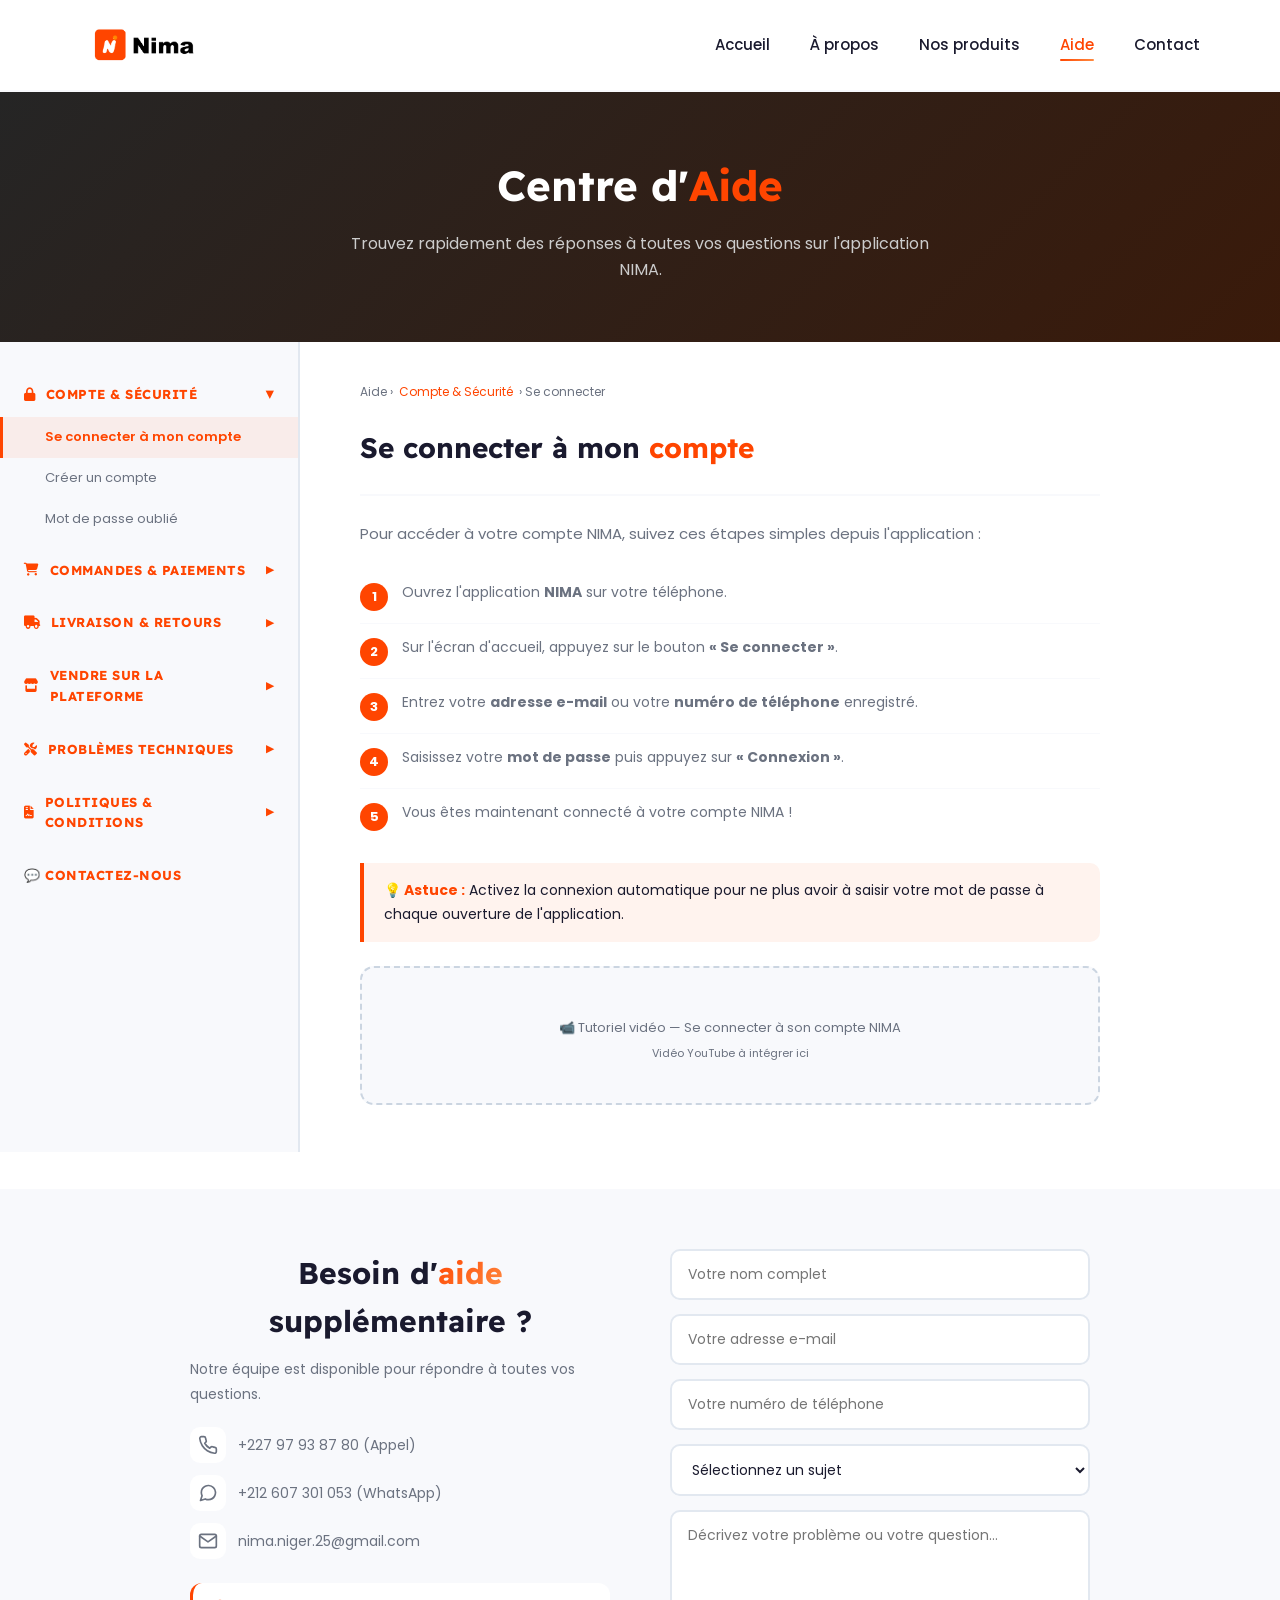
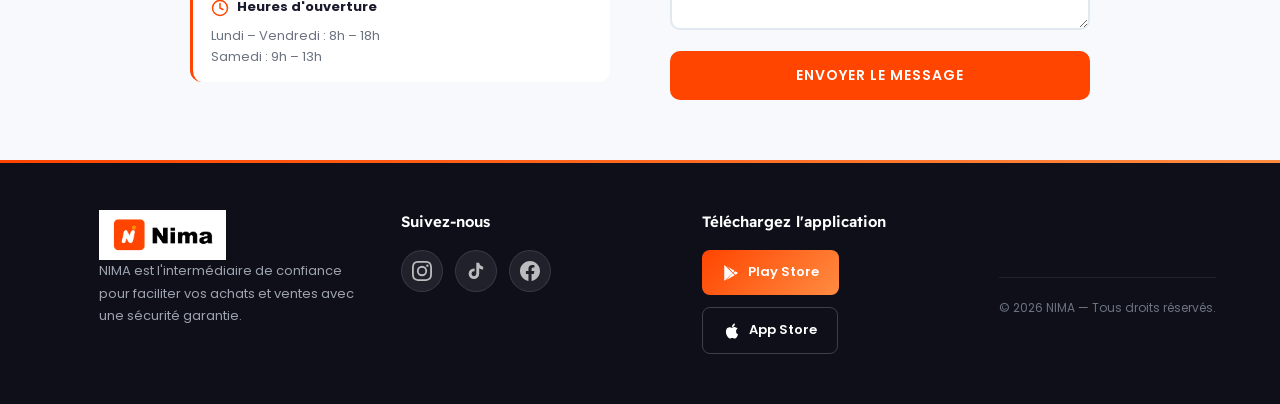
==== commit a79f57bd: "Mise à jour du site NIMA" ====
--- a/aide.html
+++ b/aide.html
@@ -5,13 +5,10 @@
     <meta charset="UTF-8">
     <meta name="viewport" content="width=device-width, initial-scale=1.0">
     <title>NIMA — Centre d'aide | Support & FAQ</title>
-    <meta name="description"
-        content="Trouvez rapidement des réponses à vos questions sur NIMA. Compte, commandes, paiements, livraison, retours et support technique.">
+    <meta name="description" content="Trouvez rapidement des réponses à vos questions sur NIMA. Compte, commandes, paiements, livraison, retours et support technique.">
     <link rel="preconnect" href="https://fonts.googleapis.com">
     <link rel="preconnect" href="https://fonts.gstatic.com" crossorigin>
-    <link
-        href="https://fonts.googleapis.com/css2?family=Readex+Pro:wght@300;400;600;700&family=Poppins:wght@400;500;600;700&display=swap"
-        rel="stylesheet">
+    <link href="https://fonts.googleapis.com/css2?family=Readex+Pro:wght@300;400;600;700&family=Poppins:wght@400;500;600;700&display=swap" rel="stylesheet">
     <link href="nima.css" rel="stylesheet">
     <link href="aide.css" rel="stylesheet">
     <link rel="icon" type="image/png" href="nima_logo_png_orange.png">
@@ -26,7 +23,7 @@
     <!-- HEADER -->
     <header id="mainHeader">
         <a href="index.html" class="logo-link">
-            <img class="logo" src="nima_logo_png_orange.png" alt="NIMA Logo">
+            <img src="nima_logoFinal.png" alt="Nima" style="height: 50px; width: auto;">
         </a>
         <button class="hamburger" id="hamburger" aria-label="Menu">
             <span></span>
@@ -56,73 +53,73 @@
         <!-- SIDEBAR -->
         <aside class="aide-sidebar">
 
-           <div class="sidebar-section">
-    <div class="sidebar-category open" onclick="toggleCategory(this)">
-        <i class="fa-solid fa-lock"></i> Compte & Sécurité
-        <span class="arrow">▶</span>
-    </div>
-    <div class="sidebar-items open">
-        <a class="sidebar-item active" onclick="showSection('se-connecter', this)">Se connecter à mon compte</a>
-        <a class="sidebar-item" onclick="showSection('creer-compte', this)">Créer un compte</a>
-        <a class="sidebar-item" onclick="showSection('mot-de-passe', this)">Mot de passe oublié</a>
-    </div>
-</div>
-
-<div class="sidebar-section">
-    <div class="sidebar-category" onclick="toggleCategory(this)">
-        <i class="fa-solid fa-cart-shopping"></i> Commandes & Paiements
-        <span class="arrow">▶</span>
-    </div>
-    <div class="sidebar-items">
-        <a class="sidebar-item" onclick="showSection('passer-commande', this)">Comment passer une commande ?</a>
-        <a class="sidebar-item" onclick="showSection('annuler-commande', this)">Puis-je annuler une commande ?</a>
-        <a class="sidebar-item" onclick="showSection('paiement-refuse', this)">Pourquoi mon paiement est refusé ?</a>
-    </div>
-</div>
-
-<div class="sidebar-section">
-    <div class="sidebar-category" onclick="toggleCategory(this)">
-        <i class="fa-solid fa-truck"></i> Livraison & Retours
-        <span class="arrow">▶</span>
-    </div>
-    <div class="sidebar-items">
-        <a class="sidebar-item" onclick="showSection('delai-livraison', this)">Délai de livraison</a>
-        <a class="sidebar-item" onclick="showSection('frais-livraison', this)">Frais de livraison</a>
-        <a class="sidebar-item" onclick="showSection('retour-produit', this)">Échange ou retour de produit</a>
-    </div>
-</div>
-
-<div class="sidebar-section">
-    <div class="sidebar-category" onclick="toggleCategory(this)">
-        <i class="fa-solid fa-store"></i> Vendre sur la Plateforme
-        <span class="arrow">▶</span>
-    </div>
-    <div class="sidebar-items">
-        <a class="sidebar-item" onclick="showSection('devenir-vendeur', this)">Devenir vendeur</a>
-    </div>
-</div>
-
-<div class="sidebar-section">
-    <div class="sidebar-category" onclick="toggleCategory(this)">
-        <i class="fa-solid fa-screwdriver-wrench"></i> Problèmes Techniques
-        <span class="arrow">▶</span>
-    </div>
-    <div class="sidebar-items">
-        <a class="sidebar-item" onclick="showSection('app-bloque', this)">L'application se bloque</a>
-    </div>
-</div>
-
-<div class="sidebar-section">
-    <div class="sidebar-category" onclick="toggleCategory(this)">
-        <i class="fa-solid fa-file-contract"></i> Politiques & Conditions
-        <span class="arrow">▶</span>
-    </div>
-    <div class="sidebar-items">
-        <a class="sidebar-item" onclick="showSection('confidentialite', this)">Politique de confidentialité</a>
-        <a class="sidebar-item" onclick="showSection('politique-retour', this)">Politique de retour</a>
-        <a class="sidebar-item" onclick="showSection('conditions', this)">Conditions d'utilisation</a>
-    </div>
-</div>
+            <div class="sidebar-section">
+                <div class="sidebar-category open" onclick="toggleCategory(this)">
+                    <i class="fa-solid fa-lock"></i> Compte & Sécurité
+                    <span class="arrow">▶</span>
+                </div>
+                <div class="sidebar-items open">
+                    <a class="sidebar-item active" onclick="showSection('se-connecter', this)">Se connecter à mon compte</a>
+                    <a class="sidebar-item" onclick="showSection('creer-compte', this)">Créer un compte</a>
+                    <a class="sidebar-item" onclick="showSection('mot-de-passe', this)">Mot de passe oublié</a>
+                </div>
+            </div>
+
+            <div class="sidebar-section">
+                <div class="sidebar-category" onclick="toggleCategory(this)">
+                    <i class="fa-solid fa-cart-shopping"></i> Commandes & Paiements
+                    <span class="arrow">▶</span>
+                </div>
+                <div class="sidebar-items">
+                    <a class="sidebar-item" onclick="showSection('passer-commande', this)">Comment passer une commande ?</a>
+                    <a class="sidebar-item" onclick="showSection('annuler-commande', this)">Puis-je annuler une commande ?</a>
+                    <a class="sidebar-item" onclick="showSection('paiement-refuse', this)">Pourquoi mon paiement est refusé ?</a>
+                </div>
+            </div>
+
+            <div class="sidebar-section">
+                <div class="sidebar-category" onclick="toggleCategory(this)">
+                    <i class="fa-solid fa-truck"></i> Livraison & Retours
+                    <span class="arrow">▶</span>
+                </div>
+                <div class="sidebar-items">
+                    <a class="sidebar-item" onclick="showSection('delai-livraison', this)">Délai de livraison</a>
+                    <a class="sidebar-item" onclick="showSection('frais-livraison', this)">Frais de livraison</a>
+                    <a class="sidebar-item" onclick="showSection('retour-produit', this)">Échange ou retour de produit</a>
+                </div>
+            </div>
+
+            <div class="sidebar-section">
+                <div class="sidebar-category" onclick="toggleCategory(this)">
+                    <i class="fa-solid fa-store"></i> Vendre sur la Plateforme
+                    <span class="arrow">▶</span>
+                </div>
+                <div class="sidebar-items">
+                    <a class="sidebar-item" onclick="showSection('devenir-vendeur', this)">Devenir vendeur</a>
+                </div>
+            </div>
+
+            <div class="sidebar-section">
+                <div class="sidebar-category" onclick="toggleCategory(this)">
+                    <i class="fa-solid fa-screwdriver-wrench"></i> Problèmes Techniques
+                    <span class="arrow">▶</span>
+                </div>
+                <div class="sidebar-items">
+                    <a class="sidebar-item" onclick="showSection('app-bloque', this)">L'application se bloque</a>
+                </div>
+            </div>
+
+            <div class="sidebar-section">
+                <div class="sidebar-category" onclick="toggleCategory(this)">
+                    <i class="fa-solid fa-file-contract"></i> Politiques & Conditions
+                    <span class="arrow">▶</span>
+                </div>
+                <div class="sidebar-items">
+                    <a class="sidebar-item" onclick="showSection('confidentialite', this)">Politique de confidentialité</a>
+                    <a class="sidebar-item" onclick="showSection('politique-retour', this)">Politique de retour</a>
+                    <a class="sidebar-item" onclick="showSection('conditions', this)">Conditions d'utilisation</a>
+                </div>
+            </div>
 
             <div class="sidebar-section">
                 <div class="sidebar-category" style="color: var(--primary);" onclick="scrollToContact()">
@@ -140,23 +137,16 @@
                 <p class="content-breadcrumb">Aide › <span>Compte & Sécurité</span> › Se connecter</p>
                 <h2>Se connecter à mon <span>compte</span></h2>
                 <div class="content-divider"></div>
-                <p class="content-text">Pour accéder à votre compte NIMA, suivez ces étapes simples depuis l'application
-                    :</p>
-                <ul class="content-steps">
-                    <li><span class="step-num">1</span><span>Ouvrez l'application <strong>NIMA</strong> sur votre
-                            téléphone.</span></li>
-                    <li><span class="step-num">2</span><span>Sur l'écran d'accueil, appuyez sur le bouton <strong>« Se
-                                connecter »</strong>.</span></li>
-                    <li><span class="step-num">3</span><span>Entrez votre <strong>adresse e-mail</strong> ou votre
-                            <strong>numéro de téléphone</strong> enregistré.</span></li>
-                    <li><span class="step-num">4</span><span>Saisissez votre <strong>mot de passe</strong> puis appuyez
-                            sur <strong>« Connexion »</strong>.</span></li>
-                    <li><span class="step-num">5</span><span>Vous êtes maintenant connecté à votre compte NIMA !</span>
-                    </li>
+                <p class="content-text">Pour accéder à votre compte NIMA, suivez ces étapes simples depuis l'application :</p>
+                <ul class="content-steps">
+                    <li><span class="step-num">1</span><span>Ouvrez l'application <strong>NIMA</strong> sur votre téléphone.</span></li>
+                    <li><span class="step-num">2</span><span>Sur l'écran d'accueil, appuyez sur le bouton <strong>« Se connecter »</strong>.</span></li>
+                    <li><span class="step-num">3</span><span>Entrez votre <strong>adresse e-mail</strong> ou votre <strong>numéro de téléphone</strong> enregistré.</span></li>
+                    <li><span class="step-num">4</span><span>Saisissez votre <strong>mot de passe</strong> puis appuyez sur <strong>« Connexion »</strong>.</span></li>
+                    <li><span class="step-num">5</span><span>Vous êtes maintenant connecté à votre compte NIMA !</span></li>
                 </ul>
                 <div class="info-box">
-                    <strong>💡 Astuce :</strong> Activez la connexion automatique pour ne plus avoir à saisir votre mot
-                    de passe à chaque ouverture de l'application.
+                    <strong>💡 Astuce :</strong> Activez la connexion automatique pour ne plus avoir à saisir votre mot de passe à chaque ouverture de l'application.
                 </div>
                 <div class="video-placeholder">
                     <p>📹 Tutoriel vidéo — Se connecter à son compte NIMA</p>
@@ -169,22 +159,14 @@
                 <p class="content-breadcrumb">Aide › <span>Compte & Sécurité</span> › Créer un compte</p>
                 <h2>Créer un <span>compte</span></h2>
                 <div class="content-divider"></div>
-                <p class="content-text">Rejoignez la communauté NIMA en quelques minutes. Voici comment créer votre
-                    compte :</p>
-                <ul class="content-steps">
-                    <li><span class="step-num">1</span><span>Téléchargez l'application <strong>NIMA</strong> depuis
-                            play store ou app store.</span></li>
-                    <li><span class="step-num">2</span><span>Ouvrez l'application et appuyez sur <strong>« Créer un
-                                compte »</strong>.</span></li>
-                    <li><span class="step-num">3</span><span>Renseignez votre <strong>nom</strong>,
-                            <strong>prénom</strong>, <strong>adresse e-mail</strong> et <strong>numéro de
-                                téléphone</strong>.</span></li>
-                    <li><span class="step-num">4</span><span>Choisissez un <strong>mot de passe sécurisé</strong>
-                            (minimum 8 caractères).</span></li>
-                    <li><span class="step-num">5</span><span>Acceptez les <strong>conditions d'utilisation</strong> et
-                            appuyez sur <strong>« S'inscrire »</strong>.</span></li>
-                    <li><span class="step-num">6</span><span>Un <strong>code de vérification</strong> vous sera envoyé
-                            par SMS ou e-mail. Saisissez-le pour valider votre compte.</span></li>
+                <p class="content-text">Rejoignez la communauté NIMA en quelques minutes. Voici comment créer votre compte :</p>
+                <ul class="content-steps">
+                    <li><span class="step-num">1</span><span>Téléchargez l'application <strong>NIMA</strong> depuis play store ou app store.</span></li>
+                    <li><span class="step-num">2</span><span>Ouvrez l'application et appuyez sur <strong>« Créer un compte »</strong>.</span></li>
+                    <li><span class="step-num">3</span><span>Renseignez votre <strong>nom</strong>, <strong>prénom</strong>, <strong>adresse e-mail</strong> et <strong>numéro de téléphone</strong>.</span></li>
+                    <li><span class="step-num">4</span><span>Choisissez un <strong>mot de passe sécurisé</strong> (minimum 8 caractères).</span></li>
+                    <li><span class="step-num">5</span><span>Acceptez les <strong>conditions d'utilisation</strong> et appuyez sur <strong>« S'inscrire »</strong>.</span></li>
+                    <li><span class="step-num">6</span><span>Un <strong>code de vérification</strong> vous sera envoyé par SMS ou e-mail. Saisissez-le pour valider votre compte.</span></li>
                 </ul>
                 <div class="video-placeholder">
                     <p>📹 Tutoriel vidéo — Créer son compte NIMA</p>
@@ -199,18 +181,13 @@
                 <div class="content-divider"></div>
                 <p class="content-text">Pas de panique ! Réinitialisez votre mot de passe en quelques étapes :</p>
                 <ul class="content-steps">
-                    <li><span class="step-num">1</span><span>Sur l'écran de connexion, appuyez sur <strong>« Mot de
-                                passe oublié ? »</strong>.</span></li>
-                    <li><span class="step-num">2</span><span>Entrez l'<strong>adresse e-mail</strong> ou le
-                            <strong>numéro de téléphone</strong> lié à votre compte.</span></li>
-                    <li><span class="step-num">3</span><span>Vous recevrez un <strong>code de réinitialisation</strong>
-                            par SMS ou e-mail.</span></li>
+                    <li><span class="step-num">1</span><span>Sur l'écran de connexion, appuyez sur <strong>« Mot de passe oublié ? »</strong>.</span></li>
+                    <li><span class="step-num">2</span><span>Entrez l'<strong>adresse e-mail</strong> ou le <strong>numéro de téléphone</strong> lié à votre compte.</span></li>
+                    <li><span class="step-num">3</span><span>Vous recevrez un <strong>code de réinitialisation</strong> par SMS ou e-mail.</span></li>
                     <li><span class="step-num">4</span><span>Saisissez le code reçu dans l'application.</span></li>
-                    <li><span class="step-num">5</span><span>Créez un <strong>nouveau mot de passe</strong> sécurisé et
-                            confirmez-le.</span></li>
-                </ul>
-                <div class="warning-box">⚠️ Si vous ne recevez pas le code, vérifiez vos spams ou attendez quelques
-                    minutes avant de réessayer.</div>
+                    <li><span class="step-num">5</span><span>Créez un <strong>nouveau mot de passe</strong> sécurisé et confirmez-le.</span></li>
+                </ul>
+                <div class="warning-box">⚠️ Si vous ne recevez pas le code, vérifiez vos spams ou attendez quelques minutes avant de réessayer.</div>
                 <div class="video-placeholder">
                     <p>📹 Tutoriel vidéo — Réinitialiser son mot de passe</p>
                     <p style="font-size:11px; margin-top:6px;">Vidéo YouTube à intégrer ici</p>
@@ -224,28 +201,18 @@
                 <div class="content-divider"></div>
                 <p class="content-text">Commander sur NIMA est simple et rapide. Suivez ces étapes :</p>
                 <ul class="content-steps">
-                    <li><span class="step-num">1</span><span>Parcourez les produits disponibles et appuyez sur le
-                            produit qui vous intéresse.</span></li>
-                    <li><span class="step-num">2</span><span>Choisissez la quantité souhaitée, puis appuyez sur
-                            <strong>« Ajouter au panier »</strong>.</span></li>
-                    <li><span class="step-num">3</span><span>Une fois vos achats terminés, allez dans votre
-                            <strong>Panier</strong> et vérifiez votre sélection.</span></li>
-                    <li><span class="step-num">4</span><span>Appuyez sur <strong>« Commander »</strong> et choisissez ou
-                            confirmez votre <strong>adresse de livraison</strong>.</span></li>
-                    <li><span class="step-num">5</span><span>Sélectionnez votre <strong>mode de paiement</strong>
-                            (Mobile Money, Carte, etc.).</span></li>
-                    <li><span class="step-num">6</span><span>Vérifiez le récapitulatif et appuyez sur <strong>«
-                                Confirmer la commande »</strong>.</span></li>
-                    <li><span class="step-num">7</span><span>Vous recevrez un <strong>e-mail de confirmation</strong>.
-                            Suivez l'évolution depuis <strong>Profil → Mes Commandes</strong>.</span></li>
+                    <li><span class="step-num">1</span><span>Ajoutez des articles à votre panier.</span></li>
+                    <li><span class="step-num">2</span><span>Choisissez une <strong>adresse de livraison</strong> — par défaut, votre localisation actuelle est demandée.</span></li>
+                    <li><span class="step-num">3</span><span>Sélectionnez un <strong>mode de paiement</strong> (Mobile Money, Carte, etc.) — par défaut le paiement à la livraison est choisi.</span></li>
+                    <li><span class="step-num">4</span><span>Confirmez la commande.</span></li>
+                    <li><span class="step-num">5</span><span>Vous recevrez un <strong>e-mail de confirmation</strong> dans la seconde. Suivez les étapes d'évolution de votre commande.</span></li>
                 </ul>
                 <div class="info-box">
-                    <strong>📦 Réception :</strong> Lorsque le livreur arrive, présentez-lui le <strong>code QR</strong>
-                    accessible depuis :<br><br>
+                    <strong>📦 Réception :</strong> Lorsque le livreur arrive, vous devez lui fournir le <strong>code QR</strong> de la commande à scanner depuis :<br><br>
                     <strong>Profil → Mes Commandes → La commande → Code QR</strong>
                 </div>
                 <div class="video-placeholder">
-                    <p>📹 Tutoriel vidéo — Passer une commande sur NIMA</p>
+                    <p>📹 Tutoriel explicatif — Passer une commande sur NIMA</p>
                     <p style="font-size:11px; margin-top:6px;">Vidéo YouTube à intégrer ici</p>
                 </div>
             </div>
@@ -253,25 +220,18 @@
             <!-- ANNULER UNE COMMANDE -->
             <div id="annuler-commande" class="content-section">
                 <p class="content-breadcrumb">Aide › <span>Commandes & Paiements</span> › Annuler une commande</p>
-                <h2>Annuler une <span>commande</span></h2>
-                <div class="content-divider"></div>
-                <p class="content-text">Vous pouvez annuler une commande dans les <strong>24 heures</strong> suivant sa
-                    confirmation :</p>
-                <ul class="content-steps">
-                    <li><span class="step-num">1</span><span>Ouvrez l'application NIMA et allez dans
-                            <strong>Profil</strong>.</span></li>
-                    <li><span class="step-num">2</span><span>Appuyez sur <strong>« Mes Commandes »</strong>.</span></li>
-                    <li><span class="step-num">3</span><span>Sélectionnez la commande que vous souhaitez annuler.</span>
-                    </li>
-                    <li><span class="step-num">4</span><span>Appuyez sur les <strong>trois points (⋮)</strong> en haut à
-                            droite de la commande.</span></li>
-                    <li><span class="step-num">5</span><span>Choisissez <strong>« Annuler la commande »</strong> et
-                            confirmez.</span></li>
-                </ul>
-                <div class="warning-box">⚠️ <strong>Passé le délai de 24h</strong>, contactez notre service client
-                    directement.</div>
+                <h2>Puis-je annuler une <span>commande</span> ?</h2>
+                <div class="content-divider"></div>
+                <div class="info-box"><strong>✅ Oui, avant 24h</strong> suivant la confirmation de votre commande.</div>
+                <p class="content-text">Voici comment procéder :</p>
+                <ul class="content-steps">
+                    <li><span class="step-num">1</span><span>Allez dans <strong>Mes Commandes</strong>.</span></li>
+                    <li><span class="step-num">2</span><span>Cliquez sur la commande concernée.</span></li>
+                    <li><span class="step-num">3</span><span>Appuyez sur <strong>« Annuler la commande »</strong>.</span></li>
+                </ul>
+                <div class="warning-box">⚠️ Passé ce délai de 24h, contactez le service client via les informations de contact ci-dessous.</div>
                 <div class="video-placeholder">
-                    <p>📹 Tutoriel vidéo — Annuler une commande sur NIMA</p>
+                    <p>📹 Tutoriel explicatif — Annuler une commande sur NIMA</p>
                     <p style="font-size:11px; margin-top:6px;">Vidéo YouTube à intégrer ici</p>
                 </div>
             </div>
@@ -281,19 +241,13 @@
                 <p class="content-breadcrumb">Aide › <span>Commandes & Paiements</span> › Paiement refusé</p>
                 <h2>Pourquoi mon paiement est <span>refusé</span> ?</h2>
                 <div class="content-divider"></div>
-                <p class="content-text">Plusieurs raisons peuvent expliquer un paiement refusé :</p>
-                <ul class="content-steps">
-                    <li><span class="step-num">!</span><span><strong>Solde insuffisant</strong> — Vérifiez que votre
-                            compte Mobile Money ou votre carte dispose de fonds suffisants.</span></li>
-                    <li><span class="step-num">!</span><span><strong>Numéro de téléphone incorrect</strong> — Pour
-                            Mobile Money, assurez-vous que le numéro correspond exactement à votre compte.</span></li>
-                    <li><span class="step-num">!</span><span><strong>Connexion internet instable</strong> — Passez en
-                            Wi-Fi ou déplacez-vous dans une zone avec meilleur réseau.</span></li>
-                </ul>
-                <div class="info-box">
-                    <strong>💡 Si le problème persiste</strong>, contactez notre service client. Nous vous aiderons
-                    rapidement.
-                </div>
+                <p class="content-text">Voici les raisons les plus fréquentes :</p>
+                <ul class="content-steps">
+                    <li><span class="step-num">✗</span><span><strong>Solde insuffisant</strong> — Vérifiez votre solde Mobile Money ou votre carte.</span></li>
+                    <li><span class="step-num">✗</span><span><strong>Numéro de téléphone incorrect</strong> — Vérifiez le numéro saisi pour Mobile Money.</span></li>
+                    <li><span class="step-num">✗</span><span><strong>Connexion internet instable</strong> — Vérifiez votre connexion et réessayez.</span></li>
+                </ul>
+                <div class="info-box">💡 Si le problème persiste, contactez notre support via les informations de contact ci-dessous.</div>
             </div>
 
             <!-- DÉLAI LIVRAISON -->
@@ -303,8 +257,7 @@
                 <div class="content-divider"></div>
                 <p class="content-text">Les délais varient selon le vendeur et votre distance par rapport à lui.</p>
                 <div class="info-box">
-                    <strong>⏱ Délai standard :</strong> Généralement <strong>1 à 2 jours ouvrables</strong> après
-                    confirmation de la commande.
+                    <strong>⏱ Délai standard :</strong> Généralement <strong>1 à 2 jours ouvrables</strong> après confirmation de la commande.
                 </div>
                 <p class="content-text">Suivez votre livraison en temps réel depuis :</p>
                 <div class="path-box">📍 Profil → Mes Commandes → La commande → Suivi</div>
@@ -317,49 +270,44 @@
                 <div class="content-divider"></div>
                 <p class="content-text">Les frais sont calculés automatiquement selon votre adresse et le vendeur.</p>
                 <div class="info-box">
-                    <strong>💰 Où voir les frais ?</strong> Ils sont affichés dans le <strong>récapitulatif de
-                        commande</strong>, avant confirmation. Aucune surprise !
-                </div>
-                <div class="warning-box">⚠️ Les frais de livraison ne sont <strong>pas remboursables</strong> en cas de
-                    retour, sauf produit défectueux.</div>
+                    <strong>💰 Où voir les frais ?</strong> Ils sont affichés dans le <strong>récapitulatif de commande</strong>, avant confirmation. Aucune surprise !
+                </div>
+                <div class="warning-box">⚠️ Les frais de livraison ne sont <strong>pas remboursables</strong> en cas de retour, sauf produit défectueux.</div>
             </div>
 
             <!-- RETOUR PRODUIT -->
             <div id="retour-produit" class="content-section">
-                <p class="content-breadcrumb">Aide › <span>Livraison & Retours</span> › Retour de produit</p>
+                <p class="content-breadcrumb">Aide › <span>Livraison & Retours</span> › Échange ou retour</p>
                 <h2>Échange ou retour de <span>produit</span></h2>
                 <div class="content-divider"></div>
-                <p class="content-text">Vous disposez de <strong>48 heures</strong> après réception pour demander un
-                    retour :</p>
-                <ul class="content-steps">
-                    <li><span class="step-num">1</span><span>Prenez des <strong>photos et vidéos</strong> claires du
-                            produit concerné.</span></li>
-                    <li><span class="step-num">2</span><span>Dans l'application : <strong>Mes Commandes → Signaler un
-                                problème</strong> sous les 24h.</span></li>
-                    <li><span class="step-num">3</span><span>Envoyez un message WhatsApp avec le modèle
-                            ci-dessous.</span></li>
-                </ul>
-                <div class="message-template">
-                    <button class="copy-btn" onclick="copyTemplate()">Copier</button>
-                    <strong>Objet : Demande de retour produit - Nima</strong><br><br>
-                    <strong>INFORMATIONS DE CONTACT</strong><br>
-                    Nom : [Votre Nom]<br>
-                    Prénom : [Votre Prénom]<br>
-                    Email : [Votre Email]<br>
-                    N° de téléphone : [Votre Numéro]<br><br>
-                    <strong>DÉTAILS DE LA COMMANDE</strong><br>
-                    ID Commande : # [Numéro de commande]<br><br>
-                    <strong>PIÈCES JOINTES REQUISES</strong><br>
-                    📸 Captures d'écran du produit<br>
-                    🎥 Vidéo du produit<br><br>
-                    <strong>MESSAGE DE LA DEMANDE</strong><br>
-                    [Expliquez ici la raison de votre retour]<br><br>
-                    <em>J'accepte et confirme avoir lu la politique de retour de Nima.</em>
-                </div>
-                <div class="warning-box">⚠️ Le message doit être complet avec toutes les photos, vidéos et informations
-                    pour éviter le rejet.</div>
+                <p class="content-text">Vous disposez de <strong>48 heures</strong> après réception pour demander un retour :</p>
+                <ul class="content-steps">
+                    <li><span class="step-num">1</span><span>Prenez des <strong>photos et vidéos</strong> claires du produit concerné.</span></li>
+                    <li><span class="step-num">2</span><span>Dans l'application : <strong>Mes Commandes → Signaler un problème</strong> sous les 24h.</span></li>
+                    <li><span class="step-num">3</span><span>Envoyez un message WhatsApp avec le modèle ci-dessous.</span></li>
+                </ul>
+                <div class="whatsapp-template" style="background: var(--bg-card); border: 1px solid var(--border); border-radius: 12px; padding: 24px; margin: 20px 0; position: relative;">
+                    <button onclick="copyTemplate()" class="copy-btn" style="position: absolute; top: 16px; right: 16px; background: var(--primary); color: white; border: none; padding: 8px 18px; border-radius: 8px; font-weight: 600; cursor: pointer; font-size: 13px;">Copier</button>
+                    <p style="font-weight: 700; margin-bottom: 16px; font-size: 15px;">Objet : Demande de retour produit - Nima</p>
+                    <p style="font-weight: 700; margin: 12px 0 6px; color: var(--primary);">INFORMATIONS DE CONTACT</p>
+                    <p style="margin: 4px 0;">Nom : [Votre Nom]</p>
+                    <p style="margin: 4px 0;">Prénom : [Votre Prénom]</p>
+                    <p style="margin: 4px 0;">Email : [Votre Email]</p>
+                    <p style="margin: 4px 0;">N° de téléphone : [Votre Numéro]</p>
+                    <p style="font-weight: 700; margin: 16px 0 6px; color: var(--primary);">DÉTAILS DE LA COMMANDE</p>
+                    <p style="margin: 4px 0;">ID Commande : # [Numéro de commande]</p>
+                    <p style="font-weight: 700; margin: 16px 0 6px; color: var(--primary);">PIÈCES JOINTES REQUISES</p>
+                    <p style="margin: 4px 0;">📸 <em>Captures d'écran du produit jointes</em></p>
+                    <p style="margin: 4px 0;">🎥 <em>Vidéo du produit jointe</em></p>
+                    <p style="font-weight: 700; margin: 16px 0 6px; color: var(--primary);">MESSAGE DE LA DEMANDE</p>
+                    <p style="margin: 4px 0;">[Expliquez ici brièvement la raison de votre retour]</p>
+                    <p style="margin: 16px 0 0; font-style: italic; font-size: 13px; color: var(--text-secondary); border-top: 1px solid var(--border); padding-top: 12px;">
+                        J'accepte et confirme avoir lu et pris connaissance de la politique de retour de Nima. Je confirme que toutes les informations mentionnées ci-dessus sont correctes et conformes à la politique. J'ai conscience que ma demande peut être rejetée en cas d'information fausse ou manquante, ou en cas de fausse identité.
+                    </p>
+                </div>
+                <div class="warning-box">⚠️ <strong>Note :</strong> Le message doit être envoyé dans les moindres détails comprenant les photos, vidéos et informations demandées, pour éviter le risque de rejet de votre demande.</div>
                 <div class="video-placeholder">
-                    <p>📹 Tutoriel vidéo — Faire une demande de retour</p>
+                    <p>📹 Tutoriel explicatif — Échange ou retour de produit</p>
                     <p style="font-size:11px; margin-top:6px;">Vidéo YouTube à intégrer ici</p>
                 </div>
             </div>
@@ -369,8 +317,7 @@
                 <p class="content-breadcrumb">Aide › <span>Vendre sur la Plateforme</span> › Devenir vendeur</p>
                 <h2>Devenir <span>vendeur</span></h2>
                 <div class="content-divider"></div>
-                <p class="content-text">NIMA offre aux vendeurs une solution complète pour gérer et vendre leurs
-                    produits en ligne.</p>
+                <p class="content-text">NIMA offre aux vendeurs une solution complète pour gérer et vendre leurs produits en ligne.</p>
                 <div class="info-box">
                     <strong>🚀 Nima Business Suite</strong> — Plateforme web dédiée aux vendeurs :<br><br>
                     • Créer votre compte vendeur<br>
@@ -378,8 +325,7 @@
                     • Suivre vos statistiques de ventes<br>
                     • Gérer votre stock
                 </div>
-                <p class="content-text">Préparez votre stock et contactez-nous pour en savoir plus sur les conditions
-                    pour devenir vendeur NIMA.</p>
+                <p class="content-text">Préparez votre stock et contactez-nous pour en savoir plus sur les conditions pour devenir vendeur NIMA.</p>
             </div>
 
             <!-- APP BLOQUÉE -->
@@ -389,17 +335,12 @@
                 <div class="content-divider"></div>
                 <p class="content-text">Essayez ces solutions dans l'ordre :</p>
                 <ul class="content-steps">
-                    <li><span class="step-num">1</span><span><strong>Fermez et rouvrez l'application</strong> — Faites
-                            glisser l'app hors de l'écran multitâche puis relancez-la.</span></li>
-                    <li><span class="step-num">2</span><span><strong>Redémarrez votre téléphone</strong> — Un
-                            redémarrage simple résout souvent les problèmes temporaires.</span></li>
-                    <li><span class="step-num">3</span><span><strong>Vérifiez les mises à jour</strong> — Installez la
-                            dernière version de NIMA depuis l'App Store ou Google Play.</span></li>
-                    <li><span class="step-num">4</span><span><strong>Désinstallez et réinstallez</strong> — Vos données
-                            sont sauvegardées et ne seront pas perdues.</span></li>
-                </ul>
-                <div class="info-box"><strong>💡 Si le problème persiste</strong>, contactez notre support en décrivant
-                    le problème rencontré.</div>
+                    <li><span class="step-num">1</span><span><strong>Fermez et rouvrez l'application</strong> — Faites glisser l'app hors de l'écran multitâche puis relancez-la.</span></li>
+                    <li><span class="step-num">2</span><span><strong>Redémarrez votre téléphone</strong> — Un redémarrage simple résout souvent les problèmes temporaires.</span></li>
+                    <li><span class="step-num">3</span><span><strong>Vérifiez les mises à jour</strong> — Installez la dernière version de NIMA depuis l'App Store ou Google Play.</span></li>
+                    <li><span class="step-num">4</span><span><strong>Désinstallez et réinstallez</strong> — Vos données sont sauvegardées et ne seront pas perdues.</span></li>
+                </ul>
+                <div class="info-box"><strong>💡 Si le problème persiste</strong>, contactez notre support en décrivant le problème rencontré.</div>
             </div>
 
             <!-- CONFIDENTIALITÉ -->
@@ -407,16 +348,32 @@
                 <p class="content-breadcrumb">Aide › <span>Politiques & Conditions</span> › Confidentialité</p>
                 <h2>Politique de <span>confidentialité</span></h2>
                 <div class="content-divider"></div>
-                <p class="content-text"><strong>Informations collectées :</strong> Nom, adresse e-mail, numéro de
-                    téléphone, adresse de livraison.</p>
-                <p class="content-text"><strong>Utilisation :</strong> Traitement des commandes, gestion des paiements,
-                    amélioration du service et communication avec vous.</p>
-                <p class="content-text"><strong>Protection :</strong> Mesures de sécurité appropriées mises en œuvre
-                    pour protéger vos données.</p>
-                <p class="content-text"><strong>Partage :</strong> Aucune vente ni transfert de vos données sans
-                    consentement, sauf pour les partenaires de livraison ou obligations légales.</p>
-                <div class="info-box"><strong>Vos droits :</strong> Accès, correction ou suppression de vos informations
-                    à tout moment.</div>
+                <p class="content-text"><strong>Informations collectées :</strong> Nom, adresse e-mail, numéro de téléphone, adresse de livraison.</p>
+                <p class="content-text"><strong>Utilisation des informations</strong></p>
+                <p class="content-text">Nous utilisons les informations collectées pour :</p>
+                <ul class="content-steps">
+                    <li><span class="step-num">✓</span><span>Traiter les commandes et gérer les paiements.</span></li>
+                    <li><span class="step-num">✓</span><span>Améliorer notre service et personnaliser l'expérience utilisateur.</span></li>
+                    <li><span class="step-num">✓</span><span>Communiquer avec les utilisateurs concernant leur compte et les mises à jour.</span></li>
+                </ul>
+                <p class="content-text"><strong>Protection des informations</strong></p>
+                <p class="content-text">Nous mettons en œuvre des mesures de sécurité appropriées pour protéger vos informations personnelles. Cependant, aucune méthode de transmission sur Internet ou de stockage électronique n'est totalement sécurisée.</p>
+                <p class="content-text"><strong>Partage des informations</strong></p>
+                <p class="content-text">Nous ne vendons, n'échangeons ni ne transférons vos informations personnelles à des tiers sans votre consentement, sauf si cela est nécessaire pour :</p>
+                <ul class="content-steps">
+                    <li><span class="step-num">✓</span><span>Fournir nos services (par exemple, partenaires de livraison).</span></li>
+                    <li><span class="step-num">✓</span><span>Respecter la loi ou se conformer à une procédure judiciaire.</span></li>
+                </ul>
+                <div class="info-box">
+                    <strong>Vos droits :</strong> Vous avez le droit de :
+                    <ul style="margin-top: 10px; padding-left: 16px;">
+                        <li>Accéder à vos informations personnelles.</li>
+                        <li>Demander la correction de vos informations.</li>
+                        <li>Demander la suppression de vos informations.</li>
+                    </ul>
+                </div>
+                <p class="content-text"><strong>Modifications de la politique</strong></p>
+                <p class="content-text">Nous nous réservons le droit de modifier cette Politique de Confidentialité à tout moment. Nous vous informerons des changements en publiant la politique mise à jour sur notre Application.</p>
             </div>
 
             <!-- POLITIQUE RETOUR -->
@@ -424,17 +381,48 @@
                 <p class="content-breadcrumb">Aide › <span>Politiques & Conditions</span> › Politique de retour</p>
                 <h2>Politique de <span>retour</span></h2>
                 <div class="content-divider"></div>
-                <div class="info-box"><strong>⏱ Délai :</strong> 48 heures calendaires après réception du produit.</div>
-                <p class="content-text"><strong>Produits éligibles :</strong></p>
-                <ul class="content-steps">
-                    <li><span class="step-num">✓</span><span>Produit défectueux ou endommagé</span></li>
-                    <li><span class="step-num">✓</span><span>Produit non utilisé, dans son état d'origine avec
-                            emballage</span></li>
-                </ul>
-                <p class="content-text"><strong>Non éligibles :</strong> Produits personnalisés, périssables, d'hygiène
-                    déjà ouverts.</p>
-                <div class="warning-box">⚠️ Frais de retour à la charge du client, sauf produit défectueux ou erroné.
-                </div>
+                <p class="content-text">Chez NIMA, la satisfaction de nos clients est une priorité. Cette politique définit les conditions et procédures applicables au retour des produits achetés via la plateforme.</p>
+                <div class="info-box"><strong>⏱ Délai de retour :</strong> 48 heures calendaires à compter de la date de réception du produit.</div>
+                <p class="content-text"><strong>Produits éligibles au retour</strong></p>
+                <p class="content-text">Un produit peut être retourné si :</p>
+                <ul class="content-steps">
+                    <li><span class="step-num">✓</span><span>Il est défectueux ou endommagé.</span></li>
+                    <li><span class="step-num">✓</span><span>Il est retourné dans son état d'origine.</span></li>
+                    <li><span class="step-num">✓</span><span>Il n'a pas été utilisé.</span></li>
+                    <li><span class="step-num">✓</span><span>Il est accompagné de son emballage d'origine.</span></li>
+                </ul>
+                <p class="content-text"><strong>Produits non éligibles</strong></p>
+                <p class="content-text">Les produits suivants ne peuvent pas être retournés, sauf défaut avéré :</p>
+                <ul class="content-steps">
+                    <li><span class="step-num">✗</span><span>Produits personnalisés.</span></li>
+                    <li><span class="step-num">✗</span><span>Produits périssables.</span></li>
+                    <li><span class="step-num">✗</span><span>Produits d'hygiène ou à usage personnel déjà ouverts.</span></li>
+                    <li><span class="step-num">✗</span><span>Produits clairement mentionnés comme non retournables sur la fiche produit.</span></li>
+                </ul>
+                <p class="content-text"><strong>Procédure de retour</strong></p>
+                <ul class="content-steps">
+                    <li><span class="step-num">1</span><span>Envoyez une demande via l'application NIMA : <strong>Mes commandes → Signaler un problème</strong>.</span></li>
+                    <li><span class="step-num">2</span><span>Nous examinerons votre demande.</span></li>
+                    <li><span class="step-num">3</span><span>En cas d'acceptation : le produit est retourné selon les instructions fournies.</span></li>
+                    <li><span class="step-num">4</span><span>Un <strong>remboursement ou un remplacement</strong> est effectué.</span></li>
+                </ul>
+                <p class="content-text"><strong>Remboursement</strong></p>
+                <ul class="content-steps">
+                    <li><span class="step-num">✓</span><span>Effectué via le moyen de paiement initial, lorsque possible.</span></li>
+                    <li><span class="step-num">✗</span><span>Les frais de livraison ne sont pas remboursables.</span></li>
+                    <li><span class="step-num">ℹ</span><span>Les délais peuvent varier selon le vendeur.</span></li>
+                </ul>
+                <p class="content-text"><strong>Frais de retour</strong></p>
+                <ul class="content-steps">
+                    <li><span class="step-num">✓</span><span>Les frais de retour sont à la charge du client, sauf si le produit est défectueux ou erroné.</span></li>
+                    <li><span class="step-num">✓</span><span>Dans ce cas, les frais peuvent être pris en charge par NIMA.</span></li>
+                </ul>
+                <div class="warning-box">⚠️ <strong>Responsabilité :</strong> NIMA agit en tant qu'intermédiaire entre le client et le vendeur.</div>
+                <div class="info-box">
+                    <strong>📧 Assistance :</strong> Pour toute question ou litige, contactez le support NIMA :<br>
+                    <a href="mailto:nima.niger.25@gmail.com" style="color: var(--primary);">nima.niger.25@gmail.com</a>
+                </div>
+                <p class="content-text"><strong>Mise à jour :</strong> Cette politique peut être modifiée à tout moment. Les conditions applicables sont celles en vigueur au moment de la commande.</p>
             </div>
 
             <!-- CONDITIONS D'UTILISATION -->
@@ -442,17 +430,25 @@
                 <p class="content-breadcrumb">Aide › <span>Politiques & Conditions</span> › Conditions d'utilisation</p>
                 <h2>Conditions d'<span>utilisation</span></h2>
                 <div class="content-divider"></div>
-                <p class="content-text"><strong>Inscription :</strong> Créez un compte avec des informations exactes et
-                    complètes.</p>
-                <p class="content-text"><strong>Comportement :</strong> Utilisation conforme à la loi, sans interférer
-                    avec le fonctionnement de l'application.</p>
-                <p class="content-text"><strong>Propriété intellectuelle :</strong> Tous les contenus et marques sont la
-                    propriété de NIMA. Reproduction interdite sans autorisation.</p>
-                <p class="content-text"><strong>Limitation de responsabilité :</strong> NIMA ne pourra être tenu
-                    responsable des dommages résultant de l'utilisation de l'application.</p>
+                <p class="content-text"><strong>Inscription</strong></p>
+                <p class="content-text">Pour utiliser certaines fonctionnalités, vous devez créer un compte en fournissant des informations exactes et complètes.</p>
+                <p class="content-text"><strong>Comportement des utilisateurs</strong></p>
+                <ul class="content-steps">
+                    <li><span class="step-num">✓</span><span>Vous vous engagez à ne pas utiliser l'application à des fins illégales ou interdites.</span></li>
+                    <li><span class="step-num">✓</span><span>Vous ne devez pas interférer avec le fonctionnement de l'application ou tenter d'accéder à des systèmes ou réseaux non autorisés.</span></li>
+                </ul>
+                <p class="content-text"><strong>Propriété intellectuelle</strong></p>
+                <ul class="content-steps">
+                    <li><span class="step-num">✓</span><span>Tous les contenus, marques et droits d'auteur présents dans l'application sont la propriété de NIMA ou de ses partenaires.</span></li>
+                    <li><span class="step-num">✓</span><span>Vous vous engagez à ne pas reproduire, distribuer ou modifier ces contenus sans autorisation.</span></li>
+                </ul>
+                <div class="warning-box">⚠️ <strong>Limitation de responsabilité :</strong> NIMA ne pourra être tenu responsable des dommages directs ou indirects résultant de l'utilisation ou de l'impossibilité d'utiliser l'application.</div>
+                <p class="content-text"><strong>Modifications des conditions</strong></p>
+                <p class="content-text">Nous nous réservons le droit de modifier ces Conditions d'Utilisation à tout moment. Les modifications entreront en vigueur dès leur publication sur l'application.</p>
             </div>
 
         </main>
+
     </div>
 
     <!-- SECTION CONTACT -->
@@ -464,32 +460,24 @@
                 <div class="contact-infos">
                     <div class="contact-info-item">
                         <div class="icon">
-                            <svg width="20" height="20" viewBox="0 0 24 24" fill="none" stroke="currentColor"
-                                stroke-width="2" stroke-linecap="round" stroke-linejoin="round">
-                                <path
-                                    d="M22 16.92v3a2 2 0 0 1-2.18 2 19.79 19.79 0 0 1-8.63-3.07 19.5 19.5 0 0 1-6-6 19.79 19.79 0 0 1-3.07-8.67A2 2 0 0 1 4.11 2h3a2 2 0 0 1 2 1.72 12.84 12.84 0 0 0 .7 2.81 2 2 0 0 1-.45 2.11L8.09 9.91a16 16 0 0 0 6 6l1.27-1.27a2 2 0 0 1 2.11-.45 12.84 12.84 0 0 0 2.81.7A2 2 0 0 1 22 16.92z">
-                                </path>
+                            <svg width="20" height="20" viewBox="0 0 24 24" fill="none" stroke="currentColor" stroke-width="2" stroke-linecap="round" stroke-linejoin="round">
+                                <path d="M22 16.92v3a2 2 0 0 1-2.18 2 19.79 19.79 0 0 1-8.63-3.07 19.5 19.5 0 0 1-6-6 19.79 19.79 0 0 1-3.07-8.67A2 2 0 0 1 4.11 2h3a2 2 0 0 1 2 1.72 12.84 12.84 0 0 0 .7 2.81 2 2 0 0 1-.45 2.11L8.09 9.91a16 16 0 0 0 6 6l1.27-1.27a2 2 0 0 1 2.11-.45 12.84 12.84 0 0 0 2.81.7A2 2 0 0 1 22 16.92z"></path>
                             </svg>
                         </div>
                         <span>+227 97 93 87 80 (Appel)</span>
                     </div>
                     <div class="contact-info-item">
                         <div class="icon">
-                            <svg width="20" height="20" viewBox="0 0 24 24" fill="none" stroke="currentColor"
-                                stroke-width="2" stroke-linecap="round" stroke-linejoin="round">
-                                <path
-                                    d="M21 11.5a8.38 8.38 0 0 1-.9 3.8 8.5 8.5 0 0 1-7.6 4.7 8.38 8.38 0 0 1-3.8-.9L3 21l1.9-5.7a8.38 8.38 0 0 1-.9-3.8 8.5 8.5 0 0 1 4.7-7.6 8.38 8.38 0 0 1 3.8-.9h.5a8.48 8.48 0 0 1 8 8v.5z">
-                                </path>
+                            <svg width="20" height="20" viewBox="0 0 24 24" fill="none" stroke="currentColor" stroke-width="2" stroke-linecap="round" stroke-linejoin="round">
+                                <path d="M21 11.5a8.38 8.38 0 0 1-.9 3.8 8.5 8.5 0 0 1-7.6 4.7 8.38 8.38 0 0 1-3.8-.9L3 21l1.9-5.7a8.38 8.38 0 0 1-.9-3.8 8.5 8.5 0 0 1 4.7-7.6 8.38 8.38 0 0 1 3.8-.9h.5a8.48 8.48 0 0 1 8 8v.5z"></path>
                             </svg>
                         </div>
                         <span>+212 607 301 053 (WhatsApp)</span>
                     </div>
                     <div class="contact-info-item">
                         <div class="icon">
-                            <svg width="20" height="20" viewBox="0 0 24 24" fill="none" stroke="currentColor"
-                                stroke-width="2" stroke-linecap="round" stroke-linejoin="round">
-                                <path d="M4 4h16c1.1 0 2 .9 2 2v12c0 1.1-.9 2-2 2H4c-1.1 0-2-.9-2-2V6c0-1.1.9-2 2-2z">
-                                </path>
+                            <svg width="20" height="20" viewBox="0 0 24 24" fill="none" stroke="currentColor" stroke-width="2" stroke-linecap="round" stroke-linejoin="round">
+                                <path d="M4 4h16c1.1 0 2 .9 2 2v12c0 1.1-.9 2-2 2H4c-1.1 0-2-.9-2-2V6c0-1.1.9-2 2-2z"></path>
                                 <polyline points="22,6 12,13 2,6"></polyline>
                             </svg>
                         </div>
@@ -497,10 +485,8 @@
                     </div>
                 </div>
                 <div class="horaires" style="margin-top: 24px;">
-                    <strong
-                        style="display: flex; align-items: center; gap: 8px; margin-bottom: 8px; color: var(--text-primary);">
-                        <svg width="18" height="18" viewBox="0 0 24 24" fill="none" stroke="var(--primary)"
-                            stroke-width="2" stroke-linecap="round" stroke-linejoin="round">
+                    <strong style="display: flex; align-items: center; gap: 8px; margin-bottom: 8px; color: var(--text-primary);">
+                        <svg width="18" height="18" viewBox="0 0 24 24" fill="none" stroke="var(--primary)" stroke-width="2" stroke-linecap="round" stroke-linejoin="round">
                             <circle cx="12" cy="12" r="10"></circle>
                             <polyline points="12 6 12 12 16 14"></polyline>
                         </svg> Heures d'ouverture
@@ -510,21 +496,21 @@
                 </div>
             </div>
             <form class="contact-aide-form" action="https://formspree.io/f/xnjgnvly" method="POST">
-    <input type="text" name="nom" placeholder="Votre nom complet" id="contact-name">
-    <input type="email" name="email" placeholder="Votre adresse e-mail" id="contact-email">
-    <input type="tel" name="telephone" placeholder="Votre numéro de téléphone" id="contact-phone">
-    <select name="sujet" id="contact-subject">
-        <option value="">Sélectionnez un sujet</option>
-        <option>Compte & Sécurité</option>
-        <option>Commandes & Paiements</option>
-        <option>Livraison & Retours</option>
-        <option>Problèmes Techniques</option>
-        <option>Vendre sur la Plateforme</option>
-        <option>Autre</option>
-    </select>
-    <textarea name="message" placeholder="Décrivez votre problème ou votre question..." id="contact-message"></textarea>
-    <button type="submit" id="contact-submit">Envoyer le message</button>
-</form>
+                <input type="text" name="nom" placeholder="Votre nom complet" id="contact-name">
+                <input type="email" name="email" placeholder="Votre adresse e-mail" id="contact-email">
+                <input type="tel" name="telephone" placeholder="Votre numéro de téléphone" id="contact-phone">
+                <select name="sujet" id="contact-subject">
+                    <option value="">Sélectionnez un sujet</option>
+                    <option>Compte & Sécurité</option>
+                    <option>Commandes & Paiements</option>
+                    <option>Livraison & Retours</option>
+                    <option>Problèmes Techniques</option>
+                    <option>Vendre sur la Plateforme</option>
+                    <option>Autre</option>
+                </select>
+                <textarea name="message" placeholder="Décrivez votre problème ou votre question..." id="contact-message"></textarea>
+                <button type="submit" id="contact-submit">Envoyer le message</button>
+            </form>
         </div>
     </section>
 
@@ -532,32 +518,25 @@
     <footer class="footer-pro">
         <div class="footer-content">
             <div class="footer-sec brandinfo">
-                <img class="logo" src="nima_logo_png_orange.png" alt="NIMA Logo">
-                <p>NIMA est l'intermédiaire de confiance pour faciliter vos achats et ventes avec une sécurité garantie.
-                </p>
+                <img src="nima_logoFinal.png" alt="Nima" style="height: 50px; width: auto;">
+                <p>NIMA est l'intermédiaire de confiance pour faciliter vos achats et ventes avec une sécurité garantie.</p>
             </div>
             <div class="footer-sec socials">
                 <h3>Suivez-nous</h3>
                 <div class="social-icons">
-                    <a href="https://www.instagram.com/nima_niger?igsh=OHUzamtlNzE2ZnRz&utm_source=qr" target="_blank"
-                        title="Instagram NIMA" aria-label="Instagram">
+                    <a href="https://www.instagram.com/nima_niger?igsh=OHUzamtlNzE2ZnRz&utm_source=qr" target="_blank" title="Instagram NIMA" aria-label="Instagram">
                         <svg viewBox="0 0 24 24" xmlns="http://www.w3.org/2000/svg">
-                            <path
-                                d="M12 2.163c3.204 0 3.584.012 4.85.07 3.252.148 4.771 1.691 4.919 4.919.058 1.265.069 1.645.069 4.849 0 3.205-.012 3.584-.069 4.849-.149 3.225-1.664 4.771-4.919 4.919-1.266.058-1.644.07-4.85.07-3.204 0-3.584-.012-4.849-.07-3.26-.149-4.771-1.699-4.919-4.92-.058-1.265-.07-1.644-.07-4.849 0-3.204.013-3.583.07-4.849.149-3.227 1.664-4.771 4.919-4.919 1.266-.057 1.645-.069 4.849-.069zM12 0C8.741 0 8.333.014 7.053.072 2.695.272.273 2.69.073 7.052.014 8.333 0 8.741 0 12c0 3.259.014 3.668.072 4.948.2 4.358 2.618 6.78 6.98 6.98C8.333 23.986 8.741 24 12 24c3.259 0 3.668-.014 4.948-.072 4.354-.2 6.782-2.618 6.979-6.98.059-1.28.073-1.689.073-4.948 0-3.259-.014-3.667-.072-4.947-.196-4.354-2.617-6.78-6.979-6.98C15.668.014 15.259 0 12 0zm0 5.838a6.162 6.162 0 100 12.324 6.162 6.162 0 000-12.324zM12 16a4 4 0 110-8 4 4 0 010 8zm6.406-11.845a1.44 1.44 0 100 2.881 1.44 1.44 0 000-2.881z" />
+                            <path d="M12 2.163c3.204 0 3.584.012 4.85.07 3.252.148 4.771 1.691 4.919 4.919.058 1.265.069 1.645.069 4.849 0 3.205-.012 3.584-.069 4.849-.149 3.225-1.664 4.771-4.919 4.919-1.266.058-1.644.07-4.85.07-3.204 0-3.584-.012-4.849-.07-3.26-.149-4.771-1.699-4.919-4.92-.058-1.265-.07-1.644-.07-4.849 0-3.204.013-3.583.07-4.849.149-3.227 1.664-4.771 4.919-4.919 1.266-.057 1.645-.069 4.849-.069zM12 0C8.741 0 8.333.014 7.053.072 2.695.272.273 2.69.073 7.052.014 8.333 0 8.741 0 12c0 3.259.014 3.668.072 4.948.2 4.358 2.618 6.78 6.98 6.98C8.333 23.986 8.741 24 12 24c3.259 0 3.668-.014 4.948-.072 4.354-.2 6.782-2.618 6.979-6.98.059-1.28.073-1.689.073-4.948 0-3.259-.014-3.667-.072-4.947-.196-4.354-2.617-6.78-6.979-6.98C15.668.014 15.259 0 12 0zm0 5.838a6.162 6.162 0 100 12.324 6.162 6.162 0 000-12.324zM12 16a4 4 0 110-8 4 4 0 010 8zm6.406-11.845a1.44 1.44 0 100 2.881 1.44 1.44 0 000-2.881z"/>
                         </svg>
                     </a>
-                    <a href="https://www.tiktok.com/@nima8325?_r=1&_t=ZM-92QzlF3MJWW" target="_blank"
-                        title="TikTok NIMA" aria-label="TikTok">
+                    <a href="https://www.tiktok.com/@nima8325?_r=1&_t=ZM-92QzlF3MJWW" target="_blank" title="TikTok NIMA" aria-label="TikTok">
                         <svg viewBox="0 0 24 24" xmlns="http://www.w3.org/2000/svg">
-                            <path
-                                d="M19.59 6.69a4.83 4.83 0 01-3.77-4.25V2h-3.45v13.67a2.89 2.89 0 01-2.88 2.5 2.89 2.89 0 01-2.89-2.89 2.89 2.89 0 012.89-2.89c.28 0 .54.04.79.1V9.01a6.27 6.27 0 00-.79-.05 6.34 6.34 0 00-6.34 6.34 6.34 6.34 0 006.34 6.34 6.34 6.34 0 006.33-6.34V8.75a8.18 8.18 0 004.77 1.52V6.84a4.85 4.85 0 01-1-.15z" />
+                            <path d="M19.59 6.69a4.83 4.83 0 01-3.77-4.25V2h-3.45v13.67a2.89 2.89 0 01-2.88 2.5 2.89 2.89 0 01-2.89-2.89 2.89 2.89 0 012.89-2.89c.28 0 .54.04.79.1V9.01a6.27 6.27 0 00-.79-.05 6.34 6.34 0 00-6.34 6.34 6.34 6.34 0 006.34 6.34 6.34 6.34 0 006.33-6.34V8.75a8.18 8.18 0 004.77 1.52V6.84a4.85 4.85 0 01-1-.15z"/>
                         </svg>
                     </a>
-                    <a href="https://www.facebook.com/share/1DTiAnZHnp/?mibextid=wwXIfr" target="_blank"
-                        title="Facebook NIMA" aria-label="Facebook">
+                    <a href="https://www.facebook.com/share/1DTiAnZHnp/?mibextid=wwXIfr" target="_blank" title="Facebook NIMA" aria-label="Facebook">
                         <svg viewBox="0 0 24 24" xmlns="http://www.w3.org/2000/svg">
-                            <path
-                                d="M24 12.073c0-6.627-5.373-12-12-12s-12 5.373-12 12c0 5.99 4.388 10.954 10.125 11.854v-8.385H7.078v-3.47h3.047V9.43c0-3.007 1.792-4.669 4.533-4.669 1.312 0 2.686.235 2.686.235v2.953H15.83c-1.491 0-1.956.925-1.956 1.874v2.25h3.328l-.532 3.47h-2.796v8.385C19.612 23.027 24 18.062 24 12.073z" />
+                            <path d="M24 12.073c0-6.627-5.373-12-12-12s-12 5.373-12 12c0 5.99 4.388 10.954 10.125 11.854v-8.385H7.078v-3.47h3.047V9.43c0-3.007 1.792-4.669 4.533-4.669 1.312 0 2.686.235 2.686.235v2.953H15.83c-1.491 0-1.956.925-1.956 1.874v2.25h3.328l-.532 3.47h-2.796v8.385C19.612 23.027 24 18.062 24 12.073z"/>
                         </svg>
                     </a>
                 </div>
@@ -565,16 +544,16 @@
             <div class="footer-sec apps" id="store-links">
                 <h3>Téléchargez l'application</h3>
                 <div class="store-buttons">
-                    <a href="https://play.google.com/store/apps/details?id=com.mycompany.nimaclient" target="_blank"
-                        class="store-btn-google"><svg viewBox="0 0 24 24" xmlns="http://www.w3.org/2000/svg">
-                            <path
-                                d="M3.609 1.814L13.792 12 3.61 22.186a.996.996 0 01-.61-.92V2.734a1 1 0 01.609-.92zm10.89 10.893l2.302 2.302-10.937 6.333L13.5 12.707zM5.864 2.658L16.8 8.99l-2.302 2.302L6.864 2.658zM20.16 10.95c.549.394.84.91.84 1.05 0 .14-.291.656-.84 1.05l-2.43 1.41-2.534-2.46 2.534-2.46 2.43 1.41z" />
-                        </svg> Play Store</a>
-                    <a href="https://apps.apple.com/us/app/nima-achat-en-ligne-au-niger/id6759831417" target="_blank"
-                        class="store-btn-apple"><svg viewBox="0 0 24 24" xmlns="http://www.w3.org/2000/svg">
-                            <path
-                                d="M18.71 19.5c-.83 1.24-1.71 2.45-3.05 2.47-1.34.03-1.77-.79-3.29-.79-1.53 0-2 .77-3.27.82-1.31.05-2.3-1.32-3.14-2.53C4.25 17 2.94 12.45 4.7 9.39c.87-1.52 2.43-2.48 4.12-2.51 1.28-.02 2.5.87 3.29.87.78 0 2.26-1.07 3.8-.91.65.03 2.47.26 3.64 1.98-.09.06-2.17 1.28-2.15 3.81.03 3.02 2.65 4.03 2.68 4.04-.03.07-.42 1.44-1.38 2.83M13 3.5c.73-.83 1.94-1.46 2.94-1.5.13 1.17-.34 2.35-1.04 3.19-.69.85-1.83 1.51-2.95 1.42-.15-1.15.41-2.35 1.05-3.11z" />
-                        </svg> App Store</a>
+                    <a href="https://play.google.com/store/apps/details?id=com.mycompany.nimaclient" target="_blank" class="store-btn-google">
+                        <svg viewBox="0 0 24 24" xmlns="http://www.w3.org/2000/svg">
+                            <path d="M3.609 1.814L13.792 12 3.61 22.186a.996.996 0 01-.61-.92V2.734a1 1 0 01.609-.92zm10.89 10.893l2.302 2.302-10.937 6.333L13.5 12.707zM5.864 2.658L16.8 8.99l-2.302 2.302L6.864 2.658zM20.16 10.95c.549.394.84.91.84 1.05 0 .14-.291.656-.84 1.05l-2.43 1.41-2.534-2.46 2.534-2.46 2.43 1.41z"/>
+                        </svg> Play Store
+                    </a>
+                    <a href="https://apps.apple.com/us/app/nima-achat-en-ligne-au-niger/id6759831417" target="_blank" class="store-btn-apple">
+                        <svg viewBox="0 0 24 24" xmlns="http://www.w3.org/2000/svg">
+                            <path d="M18.71 19.5c-.83 1.24-1.71 2.45-3.05 2.47-1.34.03-1.77-.79-3.29-.79-1.53 0-2 .77-3.27.82-1.31.05-2.3-1.32-3.14-2.53C4.25 17 2.94 12.45 4.7 9.39c.87-1.52 2.43-2.48 4.12-2.51 1.28-.02 2.5.87 3.29.87.78 0 2.26-1.07 3.8-.91.65.03 2.47.26 3.64 1.98-.09.06-2.17 1.28-2.15 3.81.03 3.02 2.65 4.03 2.68 4.04-.03.07-.42 1.44-1.38 2.83M13 3.5c.73-.83 1.94-1.46 2.94-1.5.13 1.17-.34 2.35-1.04 3.19-.69.85-1.83 1.51-2.95 1.42-.15-1.15.41-2.35 1.05-3.11z"/>
+                        </svg> App Store
+                    </a>
                 </div>
             </div>
         </div>
@@ -604,15 +583,24 @@
             document.body.style.overflow = '';
         });
 
+        
+        
         document.querySelectorAll('nav a').forEach(link => {
-            link.addEventListener('click', () => {
-                hamburger.classList.remove('active');
-                mainNav.classList.remove('open');
-                overlay.classList.remove('active');
-                document.body.style.overflow = '';
-            });
+          link.addEventListener('click', (e) => {
+         hamburger.classList.remove('active');
+         mainNav.classList.remove('open');
+         overlay.classList.remove('active');
+         document.body.style.overflow = '';
+        
+         const href = link.getAttribute('href');
+         if (href && href !== '#') {
+            e.preventDefault();
+            setTimeout(() => {
+                window.location.href = href;
+            }, 150);
+           }
+          });
         });
-
         // === Header scroll ===
         window.addEventListener('scroll', () => {
             document.getElementById('mainHeader').classList.toggle('scrolled', window.scrollY > 50);
@@ -635,11 +623,11 @@
         }
 
         function scrollToContact() {
-            document.getElementById('contact-aide').scrollIntoView({ behavior: 'smooth' });
+            document.getElementById('contact').scrollIntoView({ behavior: 'smooth' });
         }
 
         function copyTemplate() {
-            const text = `Objet : Demande de retour produit - Nima\n\nINFORMATIONS DE CONTACT\nNom : [Votre Nom]\nPrénom : [Votre Prénom]\nEmail : [Votre Email]\nN° de téléphone : [Votre Numéro]\n\nDÉTAILS DE LA COMMANDE\nID Commande : # [Numéro de commande]\n\nPIÈCES JOINTES REQUISES\n📸 Captures d'écran du produit\n🎥 Vidéo du produit\n\nMESSAGE DE LA DEMANDE\n[Expliquez ici la raison de votre retour]`;
+            const text = `Objet : Demande de retour produit - Nima\n\nINFORMATIONS DE CONTACT\nNom : [Votre Nom]\nPrénom : [Votre Prénom]\nEmail : [Votre Email]\nN° de téléphone : [Votre Numéro]\n\nDÉTAILS DE LA COMMANDE\nID Commande : # [Numéro de commande]\n\nPIÈCES JOINTES REQUISES\n📸 Captures d'écran du produit\n🎥 Vidéo du produit\n\nMESSAGE DE LA DEMANDE\n[Expliquez ici la raison de votre retour]\n\nJ'accepte et confirme avoir lu et pris connaissance de la politique de retour de Nima. Je confirme que toutes les informations mentionnées ci-dessus sont correctes et conformes à la politique.`;
             navigator.clipboard.writeText(text).then(() => {
                 const btn = document.querySelector('.copy-btn');
                 btn.textContent = 'Copié !';
@@ -650,4 +638,4 @@
 
 </body>
 
-</html>+</html>
